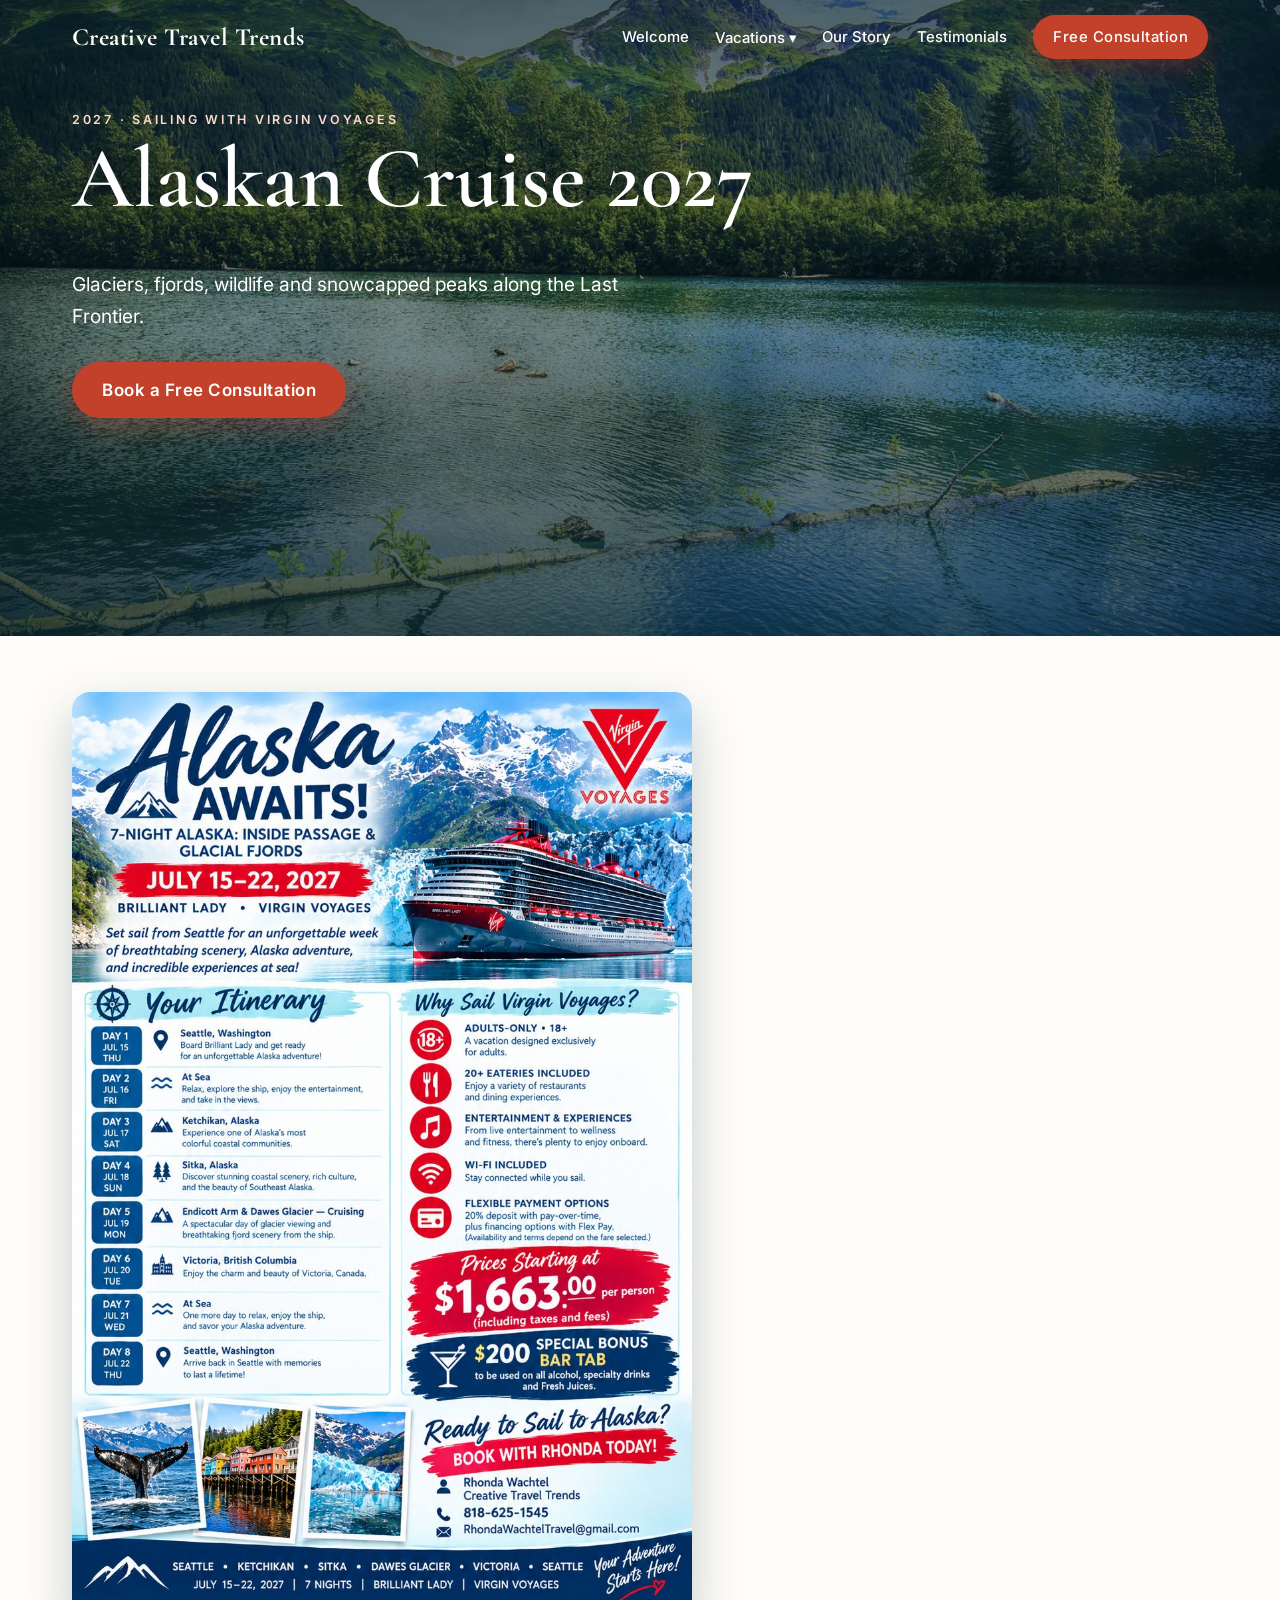
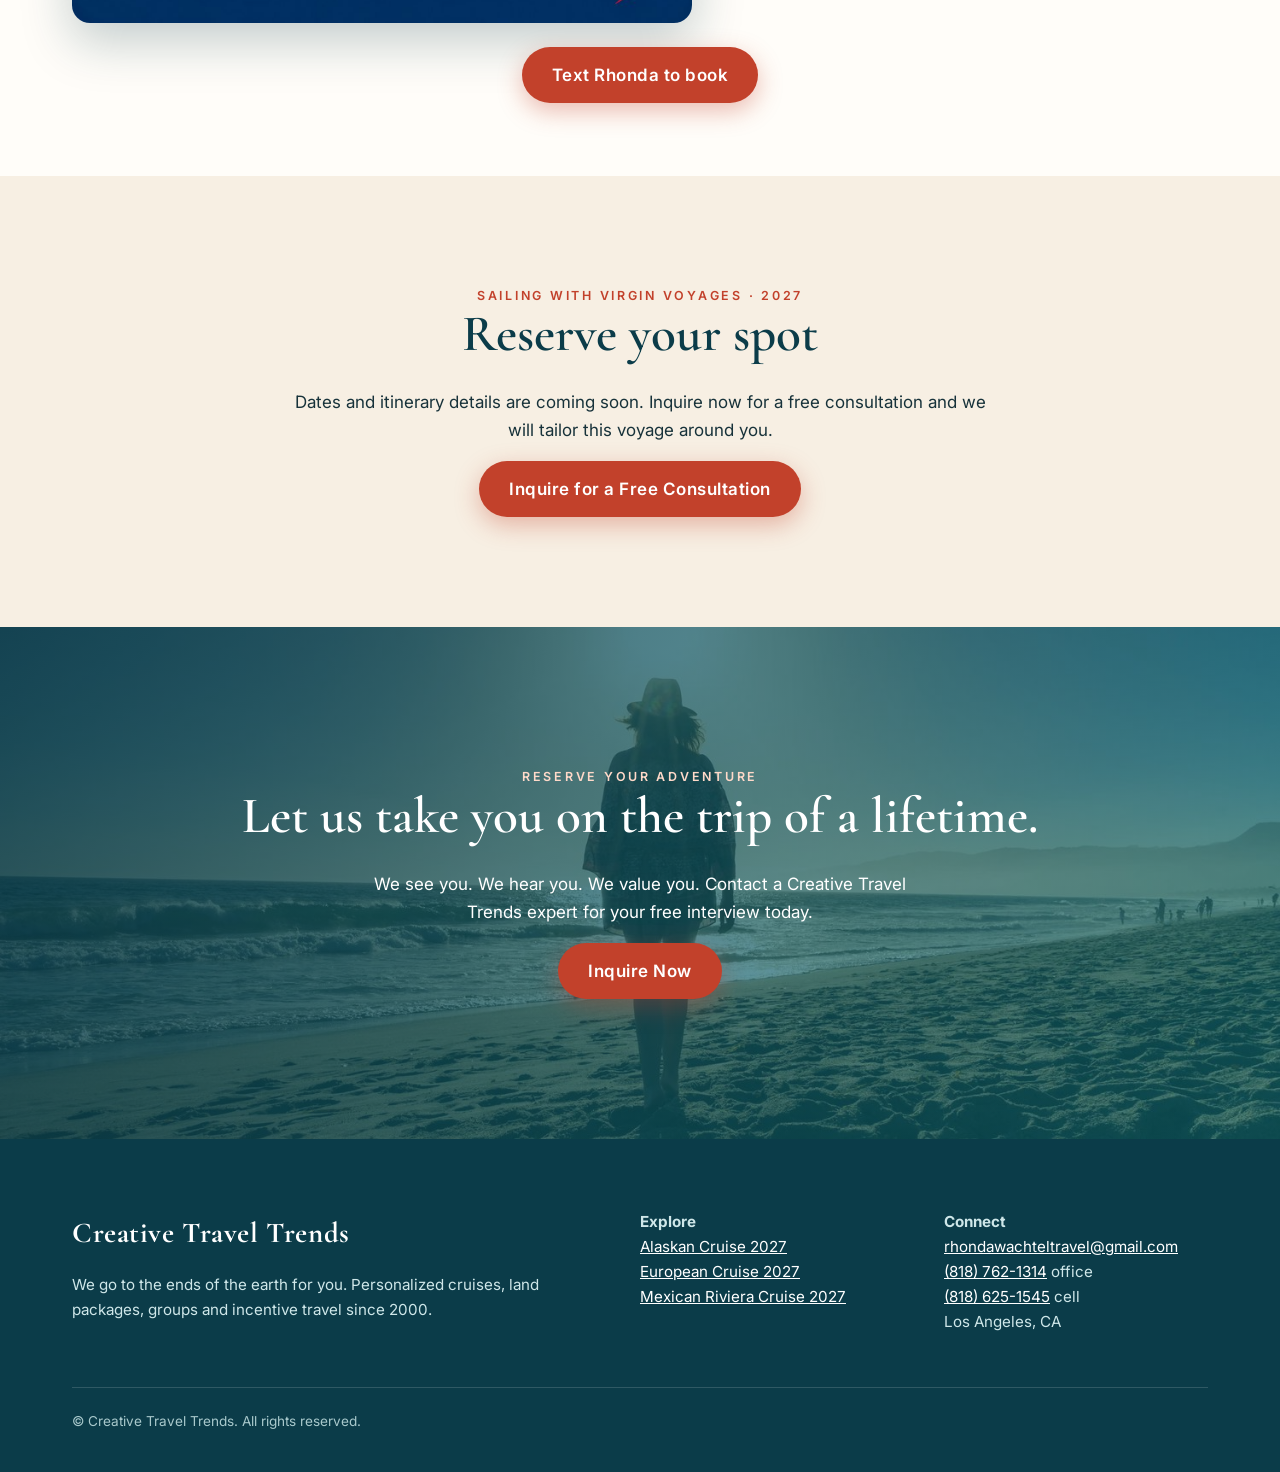
==== alaska-cruise.html @ 1752d444 "Add flyers to individual cruise pages" ====
<!doctype html><html lang="en"><head><meta charset="utf-8"><meta name="viewport" content="width=device-width,initial-scale=1"><title>Alaskan Cruise 2027 | Creative Travel Trends</title>
<meta name="description" content="Creative Travel Trends: personalized cruises, land packages, groups and incentive travel since 2000."><link rel="preconnect" href="https://fonts.googleapis.com"><link rel="preconnect" href="https://fonts.gstatic.com" crossorigin><link href="https://fonts.googleapis.com/css2?family=Cormorant+Garamond:wght@500;600;700&family=Inter:wght@400;500;600;800&display=swap" rel="stylesheet"><link rel="stylesheet" href="style.css?v=4"></head><body>
<header class="nav"><div class="wrap"><a class="brand" href="index.html">Creative Travel Trends</a>
<button class="burger" aria-label="Menu" aria-expanded="false">&#9776;</button><nav class="links" aria-label="Main">
<a href="index.html">Welcome</a><div class="drop"><a href="index.html#packages">Vacations &#9662;</a><div>
<a href="featured-cruises.html">2027 Featured Cruises</a><a href="alaska-cruise.html">Alaskan Cruise</a><a href="european-cruise.html">European Cruise</a><a href="mexican-riviera.html">Mexican Riviera Cruise</a></div></div>
<a href="our-story.html">Our Story</a><a href="testimonials.html">Testimonials</a><a class="btn" href="connect.html">Free Consultation</a></nav></div></header><main><section class="hero short" style="background-image:url(img/alaska-lake.jpg)"><div class="wrap reveal"><div class="eyebrow">2027 &middot; Sailing with Virgin Voyages</div><h1>Alaskan Cruise 2027</h1><p class=lead>Glaciers, fjords, wildlife and snowcapped peaks along the Last Frontier.</p><div class="cta-row"><a class="btn" href="connect.html">Book a Free Consultation</a></div></div></section><section class="flyer-solo"><div class="wrap"><a href="img/flyer-alaska.jpg" target="_blank" rel="noopener"><img src="img/flyer-alaska.jpg" alt="Alaska cruise 2027 flyer"></a><p><a class="btn" href="sms:8186251545">Text Rhonda to book</a></p></div></section><section class="sand"><div class="wrap center reveal" style="max-width:760px"><div class="eyebrow">Sailing with Virgin Voyages &middot; 2027</div><h2>Reserve your spot</h2><p>Dates and itinerary details are coming soon. Inquire now for a free consultation and we will tailor this voyage around you.</p><a class="btn" href="connect.html">Inquire for a Free Consultation</a></div></section><section class="band" style="background-image:url(img/beach-walk.jpg)"><div class="wrap center reveal"><div class="eyebrow" style="color:#ffd9c9">Reserve your adventure</div><h2>Let us take you on the trip of a lifetime.</h2><p style="max-width:560px">We see you. We hear you. We value you. Contact a Creative Travel Trends expert for your free interview today.</p><a class="btn" href="connect.html">Inquire Now</a></div></section></main><footer><div class="wrap"><div class="fgrid"><div><div class="brand">Creative Travel Trends</div><p>We go to the ends of the earth for you. Personalized cruises, land packages, groups and incentive travel since 2000.</p></div>
<div><b>Explore</b><br><a href="alaska-cruise.html">Alaskan Cruise 2027</a><br><a href="european-cruise.html">European Cruise 2027</a><br><a href="mexican-riviera.html">Mexican Riviera Cruise 2027</a></div>
<div><b>Connect</b><br><a href="mailto:rhondawachteltravel@gmail.com">rhondawachteltravel@gmail.com</a><br><a href="tel:+18187621314">(818) 762-1314</a> office<br><a href="tel:+18186251545">(818) 625-1545</a> cell<br>Los Angeles, CA</div></div>
<div class="fine">&copy; Creative Travel Trends. All rights reserved.</div></div></footer><script src="main.js"></script></body></html>
---- style.css ----
:root{--ocean:#0e7c86;--deep:#0b3c49;--sand:#f7efe3;--coral:#e8664f;--coral-d:#c2412b;--ink:#17323a;--muted:#4a636a;--glass:rgba(255,255,255,.72)}
*{box-sizing:border-box}html{scroll-behavior:smooth}
body{margin:0;font-family:"Inter",system-ui,sans-serif;color:var(--ink);background:#fffdf9;line-height:1.65;font-size:17px}
img{max-width:100%;display:block}
h1,h2,h3{font-family:"Cormorant Garamond",Georgia,serif;font-weight:600;line-height:1.1;margin:0 0 .5em;color:var(--deep)}
h1{font-size:clamp(2.6rem,7vw,5.4rem)}h2{font-size:clamp(2rem,4.5vw,3.2rem)}h3{font-size:1.7rem}
a{color:var(--ocean)}
.eyebrow{font-size:.78rem;letter-spacing:.22em;text-transform:uppercase;font-weight:600;color:var(--coral-d)}
.wrap{max-width:1180px;margin:0 auto;padding:0 22px}
header.nav{position:fixed;inset:0 0 auto;z-index:50;transition:.35s}
header.nav .wrap{display:flex;align-items:center;justify-content:space-between;height:74px}
header.nav.solid{background:rgba(255,253,249,.88);backdrop-filter:blur(14px);box-shadow:0 2px 20px rgba(11,60,73,.08)}
.brand{font-family:"Cormorant Garamond",serif;font-size:1.55rem;font-weight:700;color:#fff;text-decoration:none;letter-spacing:.02em}
.solid .brand,.solid .links a{color:var(--deep)}
.links{display:flex;gap:26px;align-items:center}
.links a{color:#fff;text-decoration:none;font-size:.93rem;font-weight:500}
.links a:hover{color:var(--coral)}
.drop{position:relative}.drop>div{position:absolute;top:100%;left:-16px;background:#fff;border-radius:14px;padding:10px;min-width:200px;box-shadow:0 14px 40px rgba(0,0,0,.14);display:none}
.drop:hover>div,.drop:focus-within>div{display:block}.drop>div a{display:block;color:var(--deep)!important;padding:7px 12px;border-radius:8px}.drop>div a:hover{background:var(--sand)}
.btn{display:inline-block;background:var(--coral-d);color:#fff!important;padding:14px 30px;border-radius:999px;text-decoration:none;font-weight:600;letter-spacing:.03em;transition:transform .25s,box-shadow .25s;box-shadow:0 8px 24px rgba(194,65,43,.35)}
.btn:hover{transform:translateY(-2px);box-shadow:0 12px 30px rgba(194,65,43,.45)}
.btn.ghost{background:rgba(255,255,255,.15);border:1.5px solid #fff;box-shadow:none;backdrop-filter:blur(6px)}
.links .btn{padding:10px 20px}
.burger{display:none;background:none;border:0;color:#fff;font-size:1.8rem;cursor:pointer}.solid .burger{color:var(--deep)}
.hero{position:relative;min-height:100vh;display:flex;align-items:flex-end;color:#fff;background:var(--deep) center/cover}
.hero.short{min-height:68vh}
.hero::after{content:"";position:absolute;inset:0;background:linear-gradient(180deg,rgba(6,40,50,.62) 0%,rgba(6,40,50,.38) 45%,rgba(6,40,50,.75) 100%)}
.hero .wrap{position:relative;z-index:2;padding-bottom:12vh;width:100%}
.hero h1{color:#fff;max-width:900px;text-shadow:0 2px 30px rgba(0,0,0,.3)}
.hero .eyebrow{color:#ffd9c9}.hero p.lead{font-size:1.2rem;max-width:560px;margin:0 0 30px}
.cta-row{display:flex;gap:14px;flex-wrap:wrap}
section{padding:110px 0}.sand{background:var(--sand)}
.center{text-align:center}.center p{margin-left:auto;margin-right:auto}
.grid{display:grid;gap:28px;grid-template-columns:repeat(auto-fit,minmax(300px,1fr))}
.card{background:#fff;border-radius:22px;overflow:hidden;box-shadow:0 10px 40px rgba(11,60,73,.09);transition:transform .35s,box-shadow .35s;display:flex;flex-direction:column}
.card:hover{transform:translateY(-6px);box-shadow:0 20px 50px rgba(11,60,73,.16)}
.card img{aspect-ratio:4/3;object-fit:cover;width:100%}
.card .body{padding:26px 26px 30px;flex:1;display:flex;flex-direction:column}
.card .body p{color:var(--muted);margin:0 0 18px}.card .body a.more{margin-top:auto;font-weight:600;color:var(--coral-d);text-decoration:none}
.meta{font-size:.85rem;color:var(--ocean);font-weight:600;letter-spacing:.06em;text-transform:uppercase;margin-bottom:6px}
.band{position:relative;color:#fff;background:center/cover;padding:140px 0}
.band::before{content:"";position:absolute;inset:0;background:linear-gradient(120deg,rgba(11,60,73,.85),rgba(14,124,134,.55))}
.band .wrap{position:relative}.band h2{color:#fff}
.glass{background:var(--glass);backdrop-filter:blur(16px);border:1px solid rgba(255,255,255,.6);border-radius:24px;padding:44px;box-shadow:0 20px 60px rgba(11,60,73,.12)}
.split{display:grid;grid-template-columns:1.05fr 1fr;gap:64px;align-items:center}
.split img{border-radius:24px;box-shadow:0 20px 60px rgba(11,60,73,.18)}
.pills{display:flex;flex-wrap:wrap;gap:10px;padding:0;list-style:none}
.pills li{background:#e3f4f4;color:var(--deep);padding:8px 16px;border-radius:999px;font-weight:500;font-size:.95rem}
blockquote{margin:0;font-family:"Cormorant Garamond",serif;font-size:1.32rem;line-height:1.5;color:var(--ink)}
blockquote cite{display:block;margin-top:18px;font-family:Inter,sans-serif;font-style:normal;font-size:.85rem;letter-spacing:.14em;text-transform:uppercase;color:var(--coral-d);font-weight:600}
.contact-list{list-style:none;padding:0;margin:0}.contact-list li{padding:16px 0;border-bottom:1px solid rgba(11,60,73,.12)}
.contact-list b{display:block;font-size:.78rem;letter-spacing:.18em;text-transform:uppercase;color:var(--coral-d)}
.contact-list a{font-size:1.2rem;color:var(--deep);text-decoration:none;font-weight:500;word-break:break-word}
footer{background:var(--deep);color:#cfe7e9;padding:70px 0 40px;font-size:.95rem}
footer a{color:#fff}footer .brand{font-size:1.8rem}
.fgrid{display:grid;grid-template-columns:2fr 1fr 1fr;gap:40px}
.fine{margin-top:50px;border-top:1px solid rgba(255,255,255,.15);padding-top:22px;font-size:.85rem;color:#a9c9cc}
.reveal{opacity:0;transform:translateY(28px);transition:opacity .9s ease,transform .9s ease}.reveal.in{opacity:1;transform:none}
@media (prefers-reduced-motion:reduce){.reveal{opacity:1;transform:none;transition:none}*{scroll-behavior:auto}}
@media (max-width:880px){
 .burger{display:block}.links{position:fixed;inset:74px 0 auto;background:#fffdf9;flex-direction:column;align-items:flex-start;padding:24px;gap:16px;display:none;box-shadow:0 20px 40px rgba(0,0,0,.12)}
 .links.open{display:flex}.links a{color:var(--deep)}.drop>div{position:static;display:block;box-shadow:none;padding:4px 0 0 10px}
 header.nav.menu{background:#fffdf9}header.nav.menu .brand,header.nav.menu .burger{color:var(--deep)}
 .split,.fgrid{grid-template-columns:1fr;gap:36px}section{padding:76px 0}.band{background-attachment:scroll;padding:96px 0}.glass{padding:28px}
}

.cruises{display:grid;gap:40px}
.cruise{display:grid;grid-template-columns:minmax(0,380px) 1fr;gap:44px;background:#fff;border-radius:24px;padding:28px;box-shadow:0 10px 40px rgba(11,60,73,.09);align-items:center}
.flyer{position:relative;display:block;border-radius:16px;overflow:hidden;cursor:zoom-in}
.flyer img{width:100%;height:auto}
.flyer span{position:absolute;bottom:10px;right:10px;background:rgba(11,60,73,.8);color:#fff;font-size:.78rem;padding:5px 12px;border-radius:999px}
.cruise .route{color:var(--muted);margin:0 0 12px}.cruise .price{font-size:1.25rem;font-weight:600;color:var(--deep);margin:0 0 16px}
.cactions{display:flex;flex-wrap:wrap;gap:12px;margin-top:22px}
.btn.ghost2{background:#fff;color:var(--coral-d)!important;border:1.5px solid var(--coral-d);box-shadow:none}
.note{margin-top:34px;color:var(--muted);font-size:.9rem}
#zoom{border:0;padding:0;background:transparent;max-width:96vw;max-height:96vh}#zoom::backdrop{background:rgba(6,30,38,.85)}
#zoom img{max-width:96vw;max-height:92vh;width:auto;border-radius:12px}
#zoom button{position:absolute;top:6px;right:10px;background:rgba(0,0,0,.6);color:#fff;border:0;font-size:1.8rem;border-radius:50%;width:44px;height:44px;cursor:pointer}
@media (max-width:880px){.cruise{grid-template-columns:1fr;gap:22px;padding:18px}.cactions{gap:8px}.cactions .btn{flex:1 1 auto;text-align:center;padding:12px 14px;white-space:nowrap;font-size:.92rem}}

/* Bigger cruise titles */
.cruise .cbody h3{font-family:Inter,sans-serif!important;font-size:clamp(2.3rem,4.2vw,3.4rem)!important;line-height:1.02;font-weight:800!important;text-transform:uppercase;letter-spacing:.01em;color:var(--coral-d)!important;margin:.15em 0 .35em}
.cruise .cbody .meta{font-size:1.05rem;font-weight:600}
@media (max-width:640px){.cruise .cbody h3{font-size:2.2rem!important}}

.flyer-solo{padding:56px 0;text-align:center}.flyer-solo img{width:100%;max-width:620px;border-radius:18px;box-shadow:0 18px 50px rgba(11,60,73,.25)}.flyer-solo p{margin-top:24px}
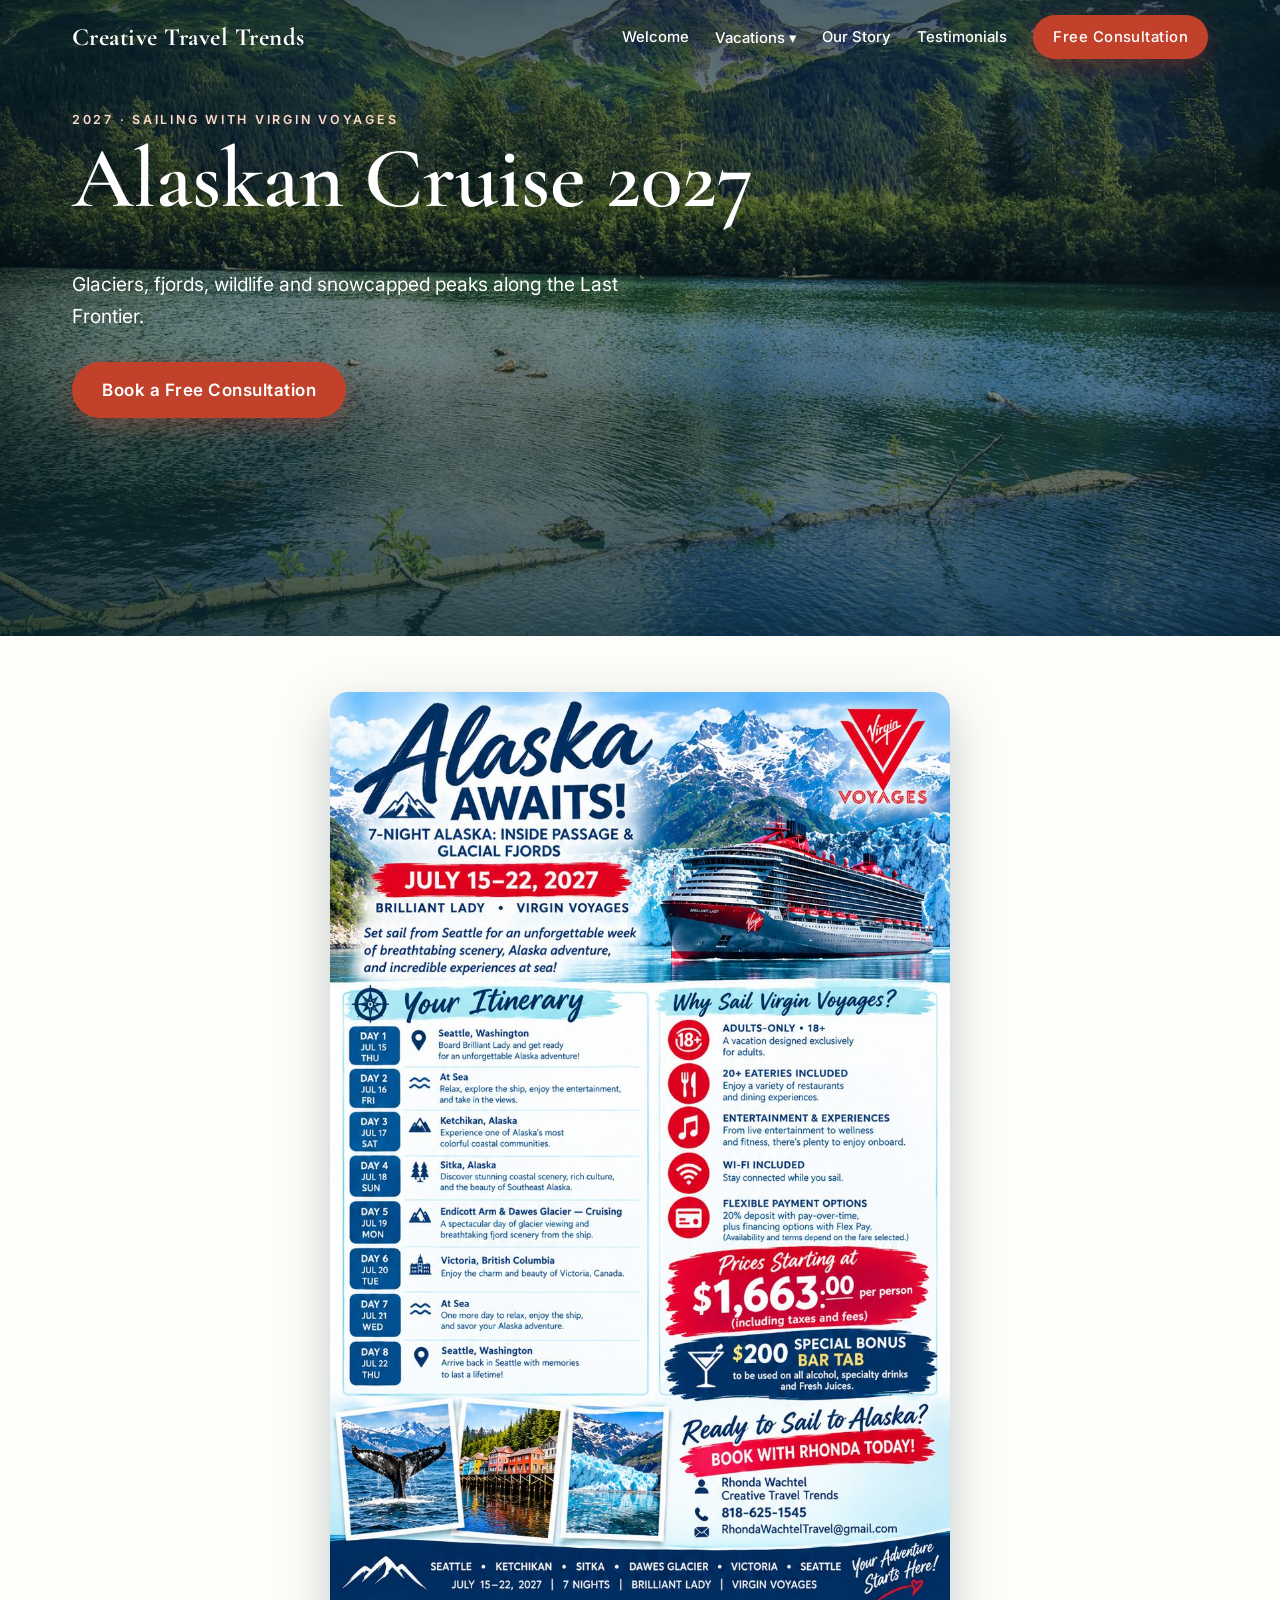
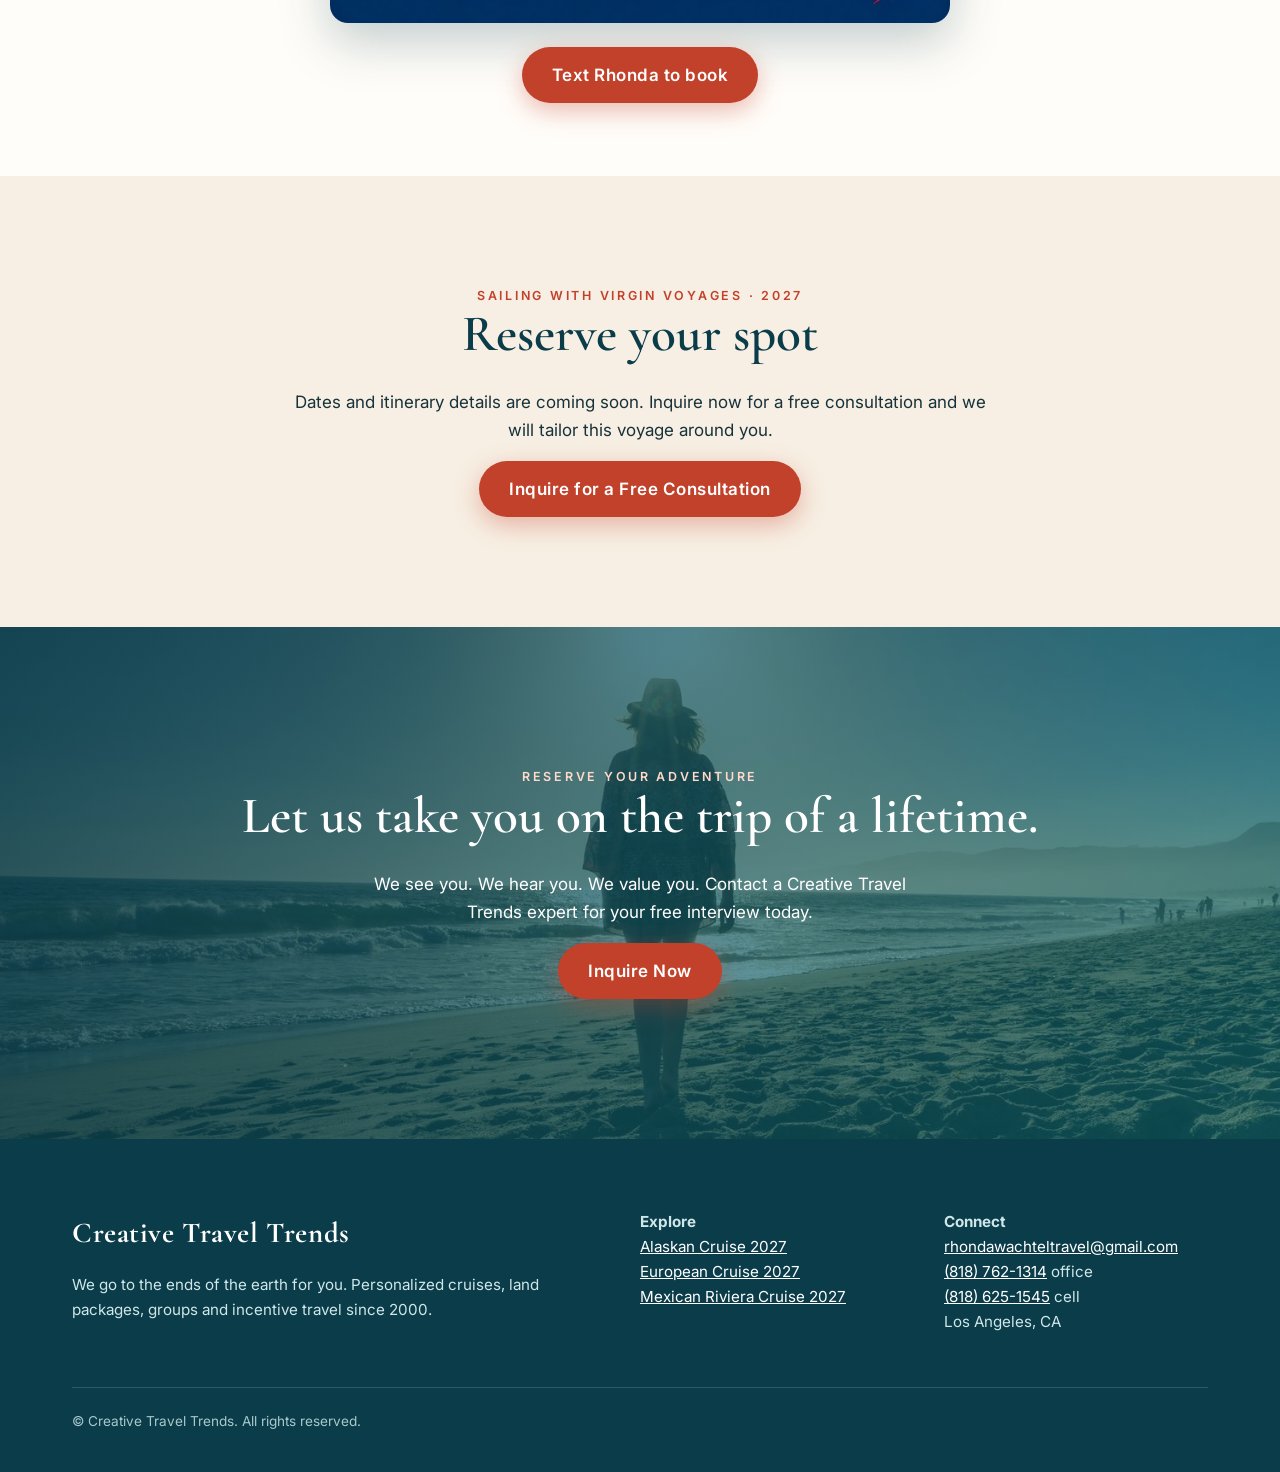
==== commit 6cbaa182: "Center flyers" ====
--- a/alaska-cruise.html
+++ b/alaska-cruise.html
@@ -1,5 +1,5 @@
 <!doctype html><html lang="en"><head><meta charset="utf-8"><meta name="viewport" content="width=device-width,initial-scale=1"><title>Alaskan Cruise 2027 | Creative Travel Trends</title>
-<meta name="description" content="Creative Travel Trends: personalized cruises, land packages, groups and incentive travel since 2000."><link rel="preconnect" href="https://fonts.googleapis.com"><link rel="preconnect" href="https://fonts.gstatic.com" crossorigin><link href="https://fonts.googleapis.com/css2?family=Cormorant+Garamond:wght@500;600;700&family=Inter:wght@400;500;600;800&display=swap" rel="stylesheet"><link rel="stylesheet" href="style.css?v=4"></head><body>
+<meta name="description" content="Creative Travel Trends: personalized cruises, land packages, groups and incentive travel since 2000."><link rel="preconnect" href="https://fonts.googleapis.com"><link rel="preconnect" href="https://fonts.gstatic.com" crossorigin><link href="https://fonts.googleapis.com/css2?family=Cormorant+Garamond:wght@500;600;700&family=Inter:wght@400;500;600;800&display=swap" rel="stylesheet"><link rel="stylesheet" href="style.css?v=5"></head><body>
 <header class="nav"><div class="wrap"><a class="brand" href="index.html">Creative Travel Trends</a>
 <button class="burger" aria-label="Menu" aria-expanded="false">&#9776;</button><nav class="links" aria-label="Main">
 <a href="index.html">Welcome</a><div class="drop"><a href="index.html#packages">Vacations &#9662;</a><div>
--- a/style.css
+++ b/style.css
@@ -84,3 +84,4 @@
 @media (max-width:640px){.cruise .cbody h3{font-size:2.2rem!important}}
 
 .flyer-solo{padding:56px 0;text-align:center}.flyer-solo img{width:100%;max-width:620px;border-radius:18px;box-shadow:0 18px 50px rgba(11,60,73,.25)}.flyer-solo p{margin-top:24px}
+.flyer-solo .wrap{display:flex;flex-direction:column;align-items:center}.flyer-solo a:first-child{display:block;width:100%;max-width:620px;margin:0 auto}.flyer-solo img{display:block;margin:0 auto}
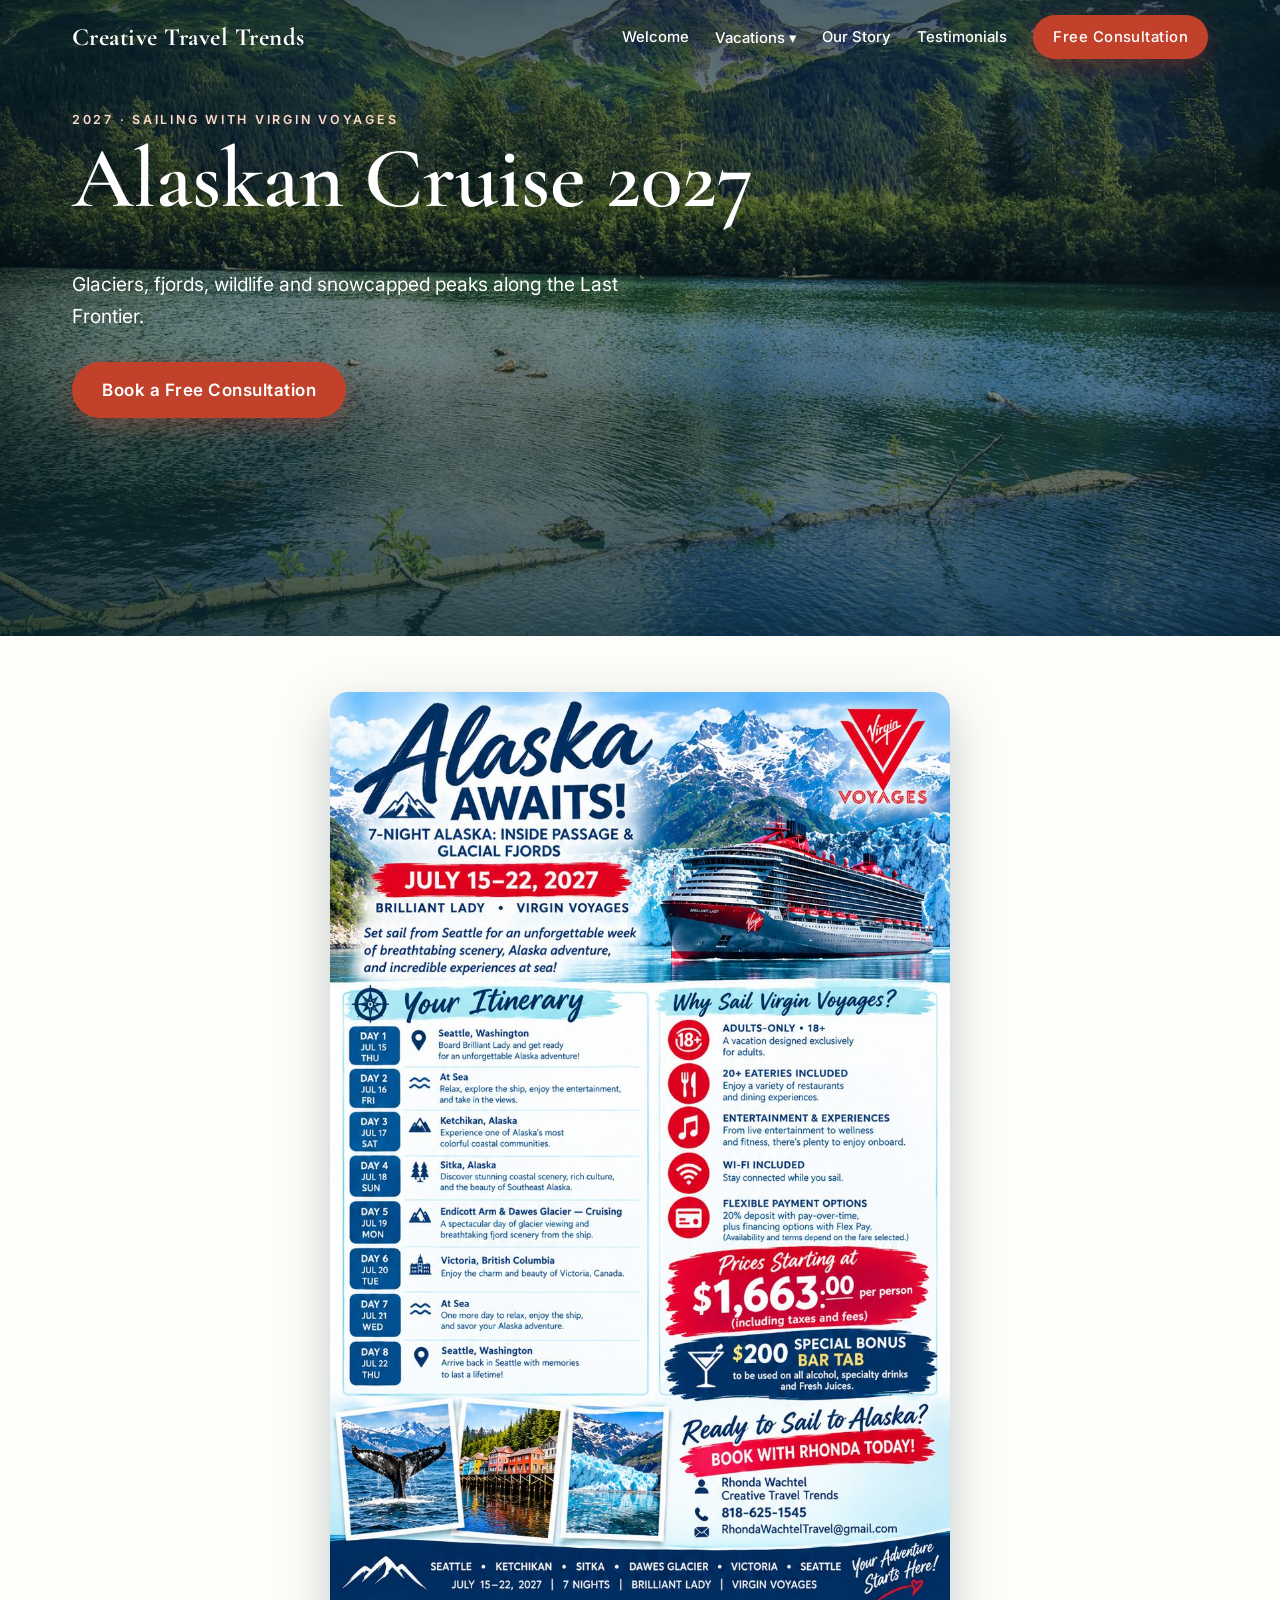
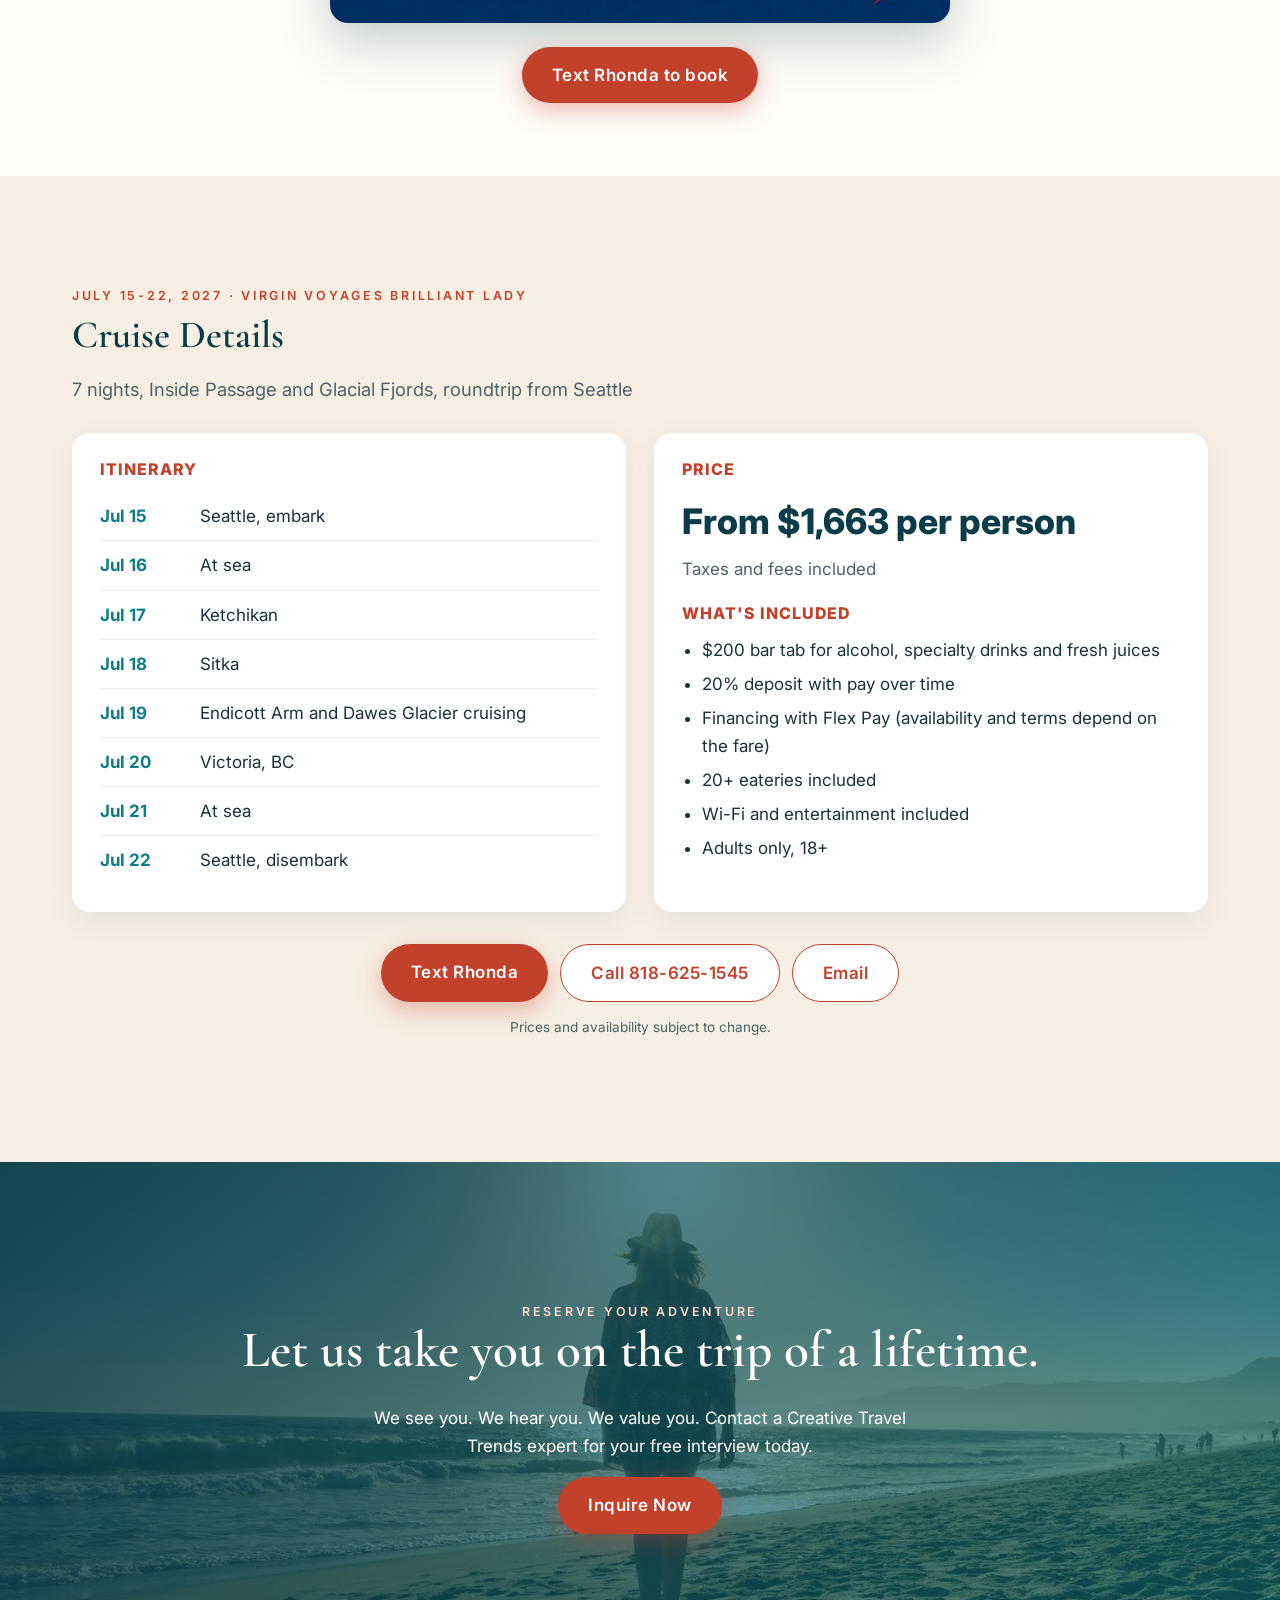
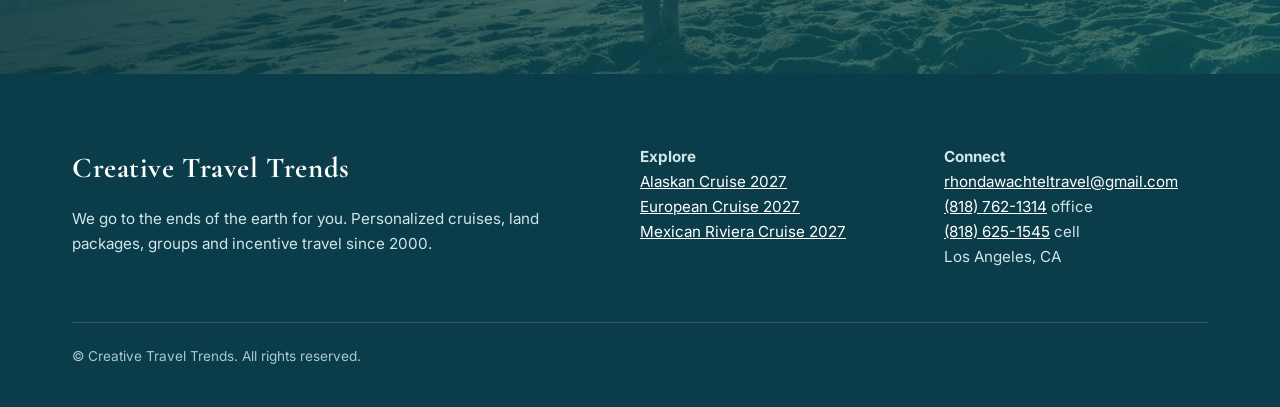
==== commit a1e85cce: "Cruise details on individual pages" ====
--- a/alaska-cruise.html
+++ b/alaska-cruise.html
@@ -1,10 +1,10 @@
 <!doctype html><html lang="en"><head><meta charset="utf-8"><meta name="viewport" content="width=device-width,initial-scale=1"><title>Alaskan Cruise 2027 | Creative Travel Trends</title>
-<meta name="description" content="Creative Travel Trends: personalized cruises, land packages, groups and incentive travel since 2000."><link rel="preconnect" href="https://fonts.googleapis.com"><link rel="preconnect" href="https://fonts.gstatic.com" crossorigin><link href="https://fonts.googleapis.com/css2?family=Cormorant+Garamond:wght@500;600;700&family=Inter:wght@400;500;600;800&display=swap" rel="stylesheet"><link rel="stylesheet" href="style.css?v=5"></head><body>
+<meta name="description" content="Creative Travel Trends: personalized cruises, land packages, groups and incentive travel since 2000."><link rel="preconnect" href="https://fonts.googleapis.com"><link rel="preconnect" href="https://fonts.gstatic.com" crossorigin><link href="https://fonts.googleapis.com/css2?family=Cormorant+Garamond:wght@500;600;700&family=Inter:wght@400;500;600;800&display=swap" rel="stylesheet"><link rel="stylesheet" href="style.css?v=6"></head><body>
 <header class="nav"><div class="wrap"><a class="brand" href="index.html">Creative Travel Trends</a>
 <button class="burger" aria-label="Menu" aria-expanded="false">&#9776;</button><nav class="links" aria-label="Main">
 <a href="index.html">Welcome</a><div class="drop"><a href="index.html#packages">Vacations &#9662;</a><div>
 <a href="featured-cruises.html">2027 Featured Cruises</a><a href="alaska-cruise.html">Alaskan Cruise</a><a href="european-cruise.html">European Cruise</a><a href="mexican-riviera.html">Mexican Riviera Cruise</a></div></div>
-<a href="our-story.html">Our Story</a><a href="testimonials.html">Testimonials</a><a class="btn" href="connect.html">Free Consultation</a></nav></div></header><main><section class="hero short" style="background-image:url(img/alaska-lake.jpg)"><div class="wrap reveal"><div class="eyebrow">2027 &middot; Sailing with Virgin Voyages</div><h1>Alaskan Cruise 2027</h1><p class=lead>Glaciers, fjords, wildlife and snowcapped peaks along the Last Frontier.</p><div class="cta-row"><a class="btn" href="connect.html">Book a Free Consultation</a></div></div></section><section class="flyer-solo"><div class="wrap"><a href="img/flyer-alaska.jpg" target="_blank" rel="noopener"><img src="img/flyer-alaska.jpg" alt="Alaska cruise 2027 flyer"></a><p><a class="btn" href="sms:8186251545">Text Rhonda to book</a></p></div></section><section class="sand"><div class="wrap center reveal" style="max-width:760px"><div class="eyebrow">Sailing with Virgin Voyages &middot; 2027</div><h2>Reserve your spot</h2><p>Dates and itinerary details are coming soon. Inquire now for a free consultation and we will tailor this voyage around you.</p><a class="btn" href="connect.html">Inquire for a Free Consultation</a></div></section><section class="band" style="background-image:url(img/beach-walk.jpg)"><div class="wrap center reveal"><div class="eyebrow" style="color:#ffd9c9">Reserve your adventure</div><h2>Let us take you on the trip of a lifetime.</h2><p style="max-width:560px">We see you. We hear you. We value you. Contact a Creative Travel Trends expert for your free interview today.</p><a class="btn" href="connect.html">Inquire Now</a></div></section></main><footer><div class="wrap"><div class="fgrid"><div><div class="brand">Creative Travel Trends</div><p>We go to the ends of the earth for you. Personalized cruises, land packages, groups and incentive travel since 2000.</p></div>
+<a href="our-story.html">Our Story</a><a href="testimonials.html">Testimonials</a><a class="btn" href="connect.html">Free Consultation</a></nav></div></header><main><section class="hero short" style="background-image:url(img/alaska-lake.jpg)"><div class="wrap reveal"><div class="eyebrow">2027 &middot; Sailing with Virgin Voyages</div><h1>Alaskan Cruise 2027</h1><p class=lead>Glaciers, fjords, wildlife and snowcapped peaks along the Last Frontier.</p><div class="cta-row"><a class="btn" href="connect.html">Book a Free Consultation</a></div></div></section><section class="flyer-solo"><div class="wrap"><a href="img/flyer-alaska.jpg" target="_blank" rel="noopener"><img src="img/flyer-alaska.jpg" alt="Alaska cruise 2027 flyer"></a><p><a class="btn" href="sms:8186251545">Text Rhonda to book</a></p></div></section><section class="sand cdetails"><div class="wrap reveal"><div class="eyebrow">July 15-22, 2027 &middot; Virgin Voyages Brilliant Lady</div><h2>Cruise Details</h2><p class="lead2">7 nights, Inside Passage and Glacial Fjords, roundtrip from Seattle</p><div class="dgrid"><div class="dbox"><h3>Itinerary</h3><ul class="itin"><li><b>Jul 15</b><span>Seattle, embark</span></li><li><b>Jul 16</b><span>At sea</span></li><li><b>Jul 17</b><span>Ketchikan</span></li><li><b>Jul 18</b><span>Sitka</span></li><li><b>Jul 19</b><span>Endicott Arm and Dawes Glacier cruising</span></li><li><b>Jul 20</b><span>Victoria, BC</span></li><li><b>Jul 21</b><span>At sea</span></li><li><b>Jul 22</b><span>Seattle, disembark</span></li></ul></div><div class="dbox"><h3>Price</h3><div class="bigprice">From $1,663 per person</div><p class="pnote">Taxes and fees included</p><h3>What's included</h3><ul class="perks"><li>$200 bar tab for alcohol, specialty drinks and fresh juices</li><li>20% deposit with pay over time</li><li>Financing with Flex Pay (availability and terms depend on the fare)</li><li>20+ eateries included</li><li>Wi-Fi and entertainment included</li><li>Adults only, 18+</li></ul></div></div><div class="cactions center"><a class="btn" href="sms:8186251545?&body=Hi%20Rhonda%21%20I%27m%20interested%20in%20the%20Alaska%20cruise%20%28July%2015-22%2C%202027%29.%20Can%20you%20send%20me%20details%3F">Text Rhonda</a><a class="btn ghost2" href="tel:8186251545">Call 818-625-1545</a><a class="btn ghost2" href="mailto:RhondaWachtelTravel@gmail.com?subject=Alaska%20Cruise%20July%2015-22%2C%202027">Email</a></div><p class="fine2">Prices and availability subject to change.</p></div></section><section class="band" style="background-image:url(img/beach-walk.jpg)"><div class="wrap center reveal"><div class="eyebrow" style="color:#ffd9c9">Reserve your adventure</div><h2>Let us take you on the trip of a lifetime.</h2><p style="max-width:560px">We see you. We hear you. We value you. Contact a Creative Travel Trends expert for your free interview today.</p><a class="btn" href="connect.html">Inquire Now</a></div></section></main><footer><div class="wrap"><div class="fgrid"><div><div class="brand">Creative Travel Trends</div><p>We go to the ends of the earth for you. Personalized cruises, land packages, groups and incentive travel since 2000.</p></div>
 <div><b>Explore</b><br><a href="alaska-cruise.html">Alaskan Cruise 2027</a><br><a href="european-cruise.html">European Cruise 2027</a><br><a href="mexican-riviera.html">Mexican Riviera Cruise 2027</a></div>
 <div><b>Connect</b><br><a href="mailto:rhondawachteltravel@gmail.com">rhondawachteltravel@gmail.com</a><br><a href="tel:+18187621314">(818) 762-1314</a> office<br><a href="tel:+18186251545">(818) 625-1545</a> cell<br>Los Angeles, CA</div></div>
 <div class="fine">&copy; Creative Travel Trends. All rights reserved.</div></div></footer><script src="main.js"></script></body></html>
--- a/style.css
+++ b/style.css
@@ -85,3 +85,12 @@
 
 .flyer-solo{padding:56px 0;text-align:center}.flyer-solo img{width:100%;max-width:620px;border-radius:18px;box-shadow:0 18px 50px rgba(11,60,73,.25)}.flyer-solo p{margin-top:24px}
 .flyer-solo .wrap{display:flex;flex-direction:column;align-items:center}.flyer-solo a:first-child{display:block;width:100%;max-width:620px;margin:0 auto}.flyer-solo img{display:block;margin:0 auto}
+
+.cdetails h2{font-size:2.4rem;margin:.2em 0}.cdetails .lead2{font-size:1.15rem;color:var(--muted);margin-bottom:28px}
+.dgrid{display:grid;grid-template-columns:1fr 1fr;gap:28px}.dbox{background:#fff;border-radius:18px;padding:28px;box-shadow:0 10px 30px rgba(11,60,73,.08)}
+.dbox h3{font-family:Inter,sans-serif;font-weight:800;text-transform:uppercase;letter-spacing:.06em;font-size:1rem;color:var(--coral-d);margin:0 0 14px}
+.itin{list-style:none;padding:0;margin:0}.itin li{display:flex;gap:16px;padding:10px 0;border-bottom:1px solid #eee}.itin li:last-child{border:0}.itin b{min-width:84px;color:var(--ocean)}
+.bigprice{font-family:Inter,sans-serif;font-weight:800;font-size:2.2rem;color:var(--deep)}.pnote{color:var(--muted);margin:4px 0 22px}
+.perks{padding-left:20px;margin:0}.perks li{margin:6px 0}
+.cdetails .cactions{display:flex;flex-wrap:wrap;gap:12px;justify-content:center;margin-top:32px}.fine2{text-align:center;color:var(--muted);font-size:.85rem;margin-top:14px}
+@media (max-width:760px){.dgrid{grid-template-columns:1fr}.cdetails h2{font-size:2rem}}
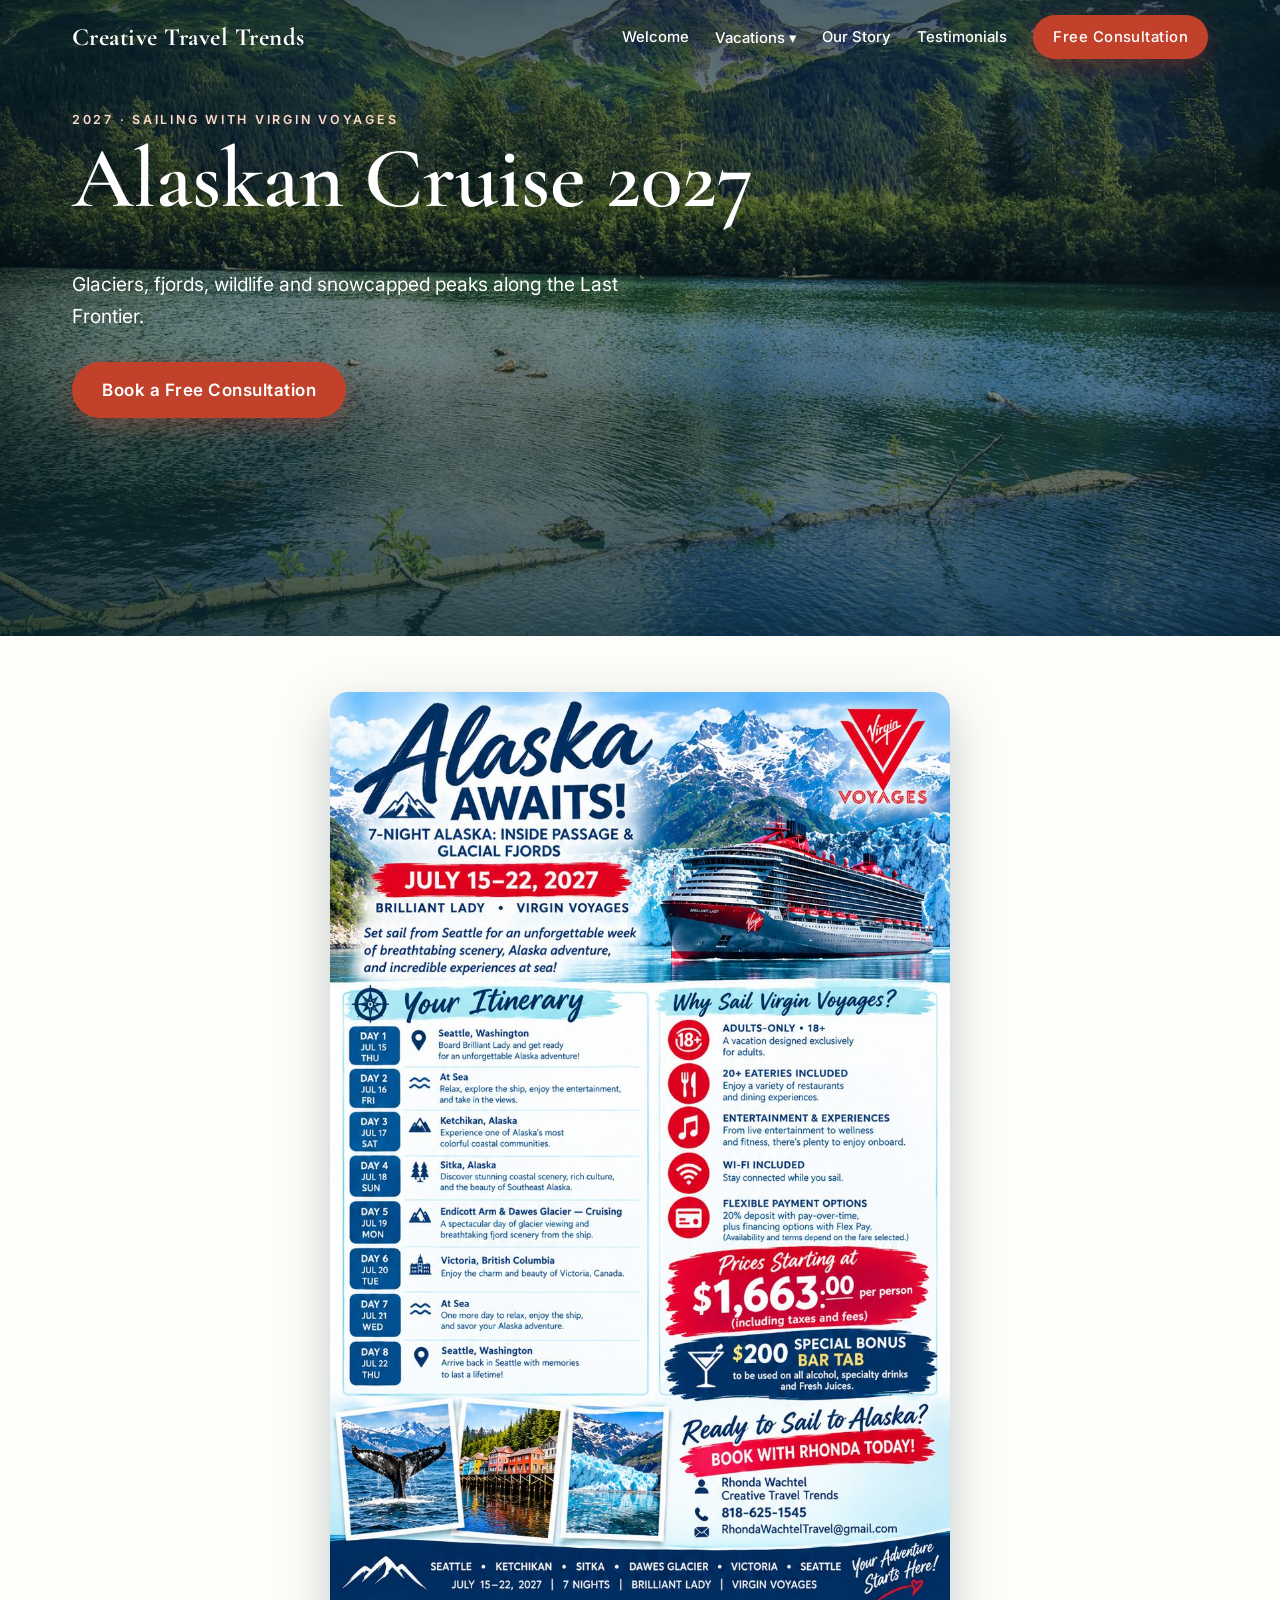
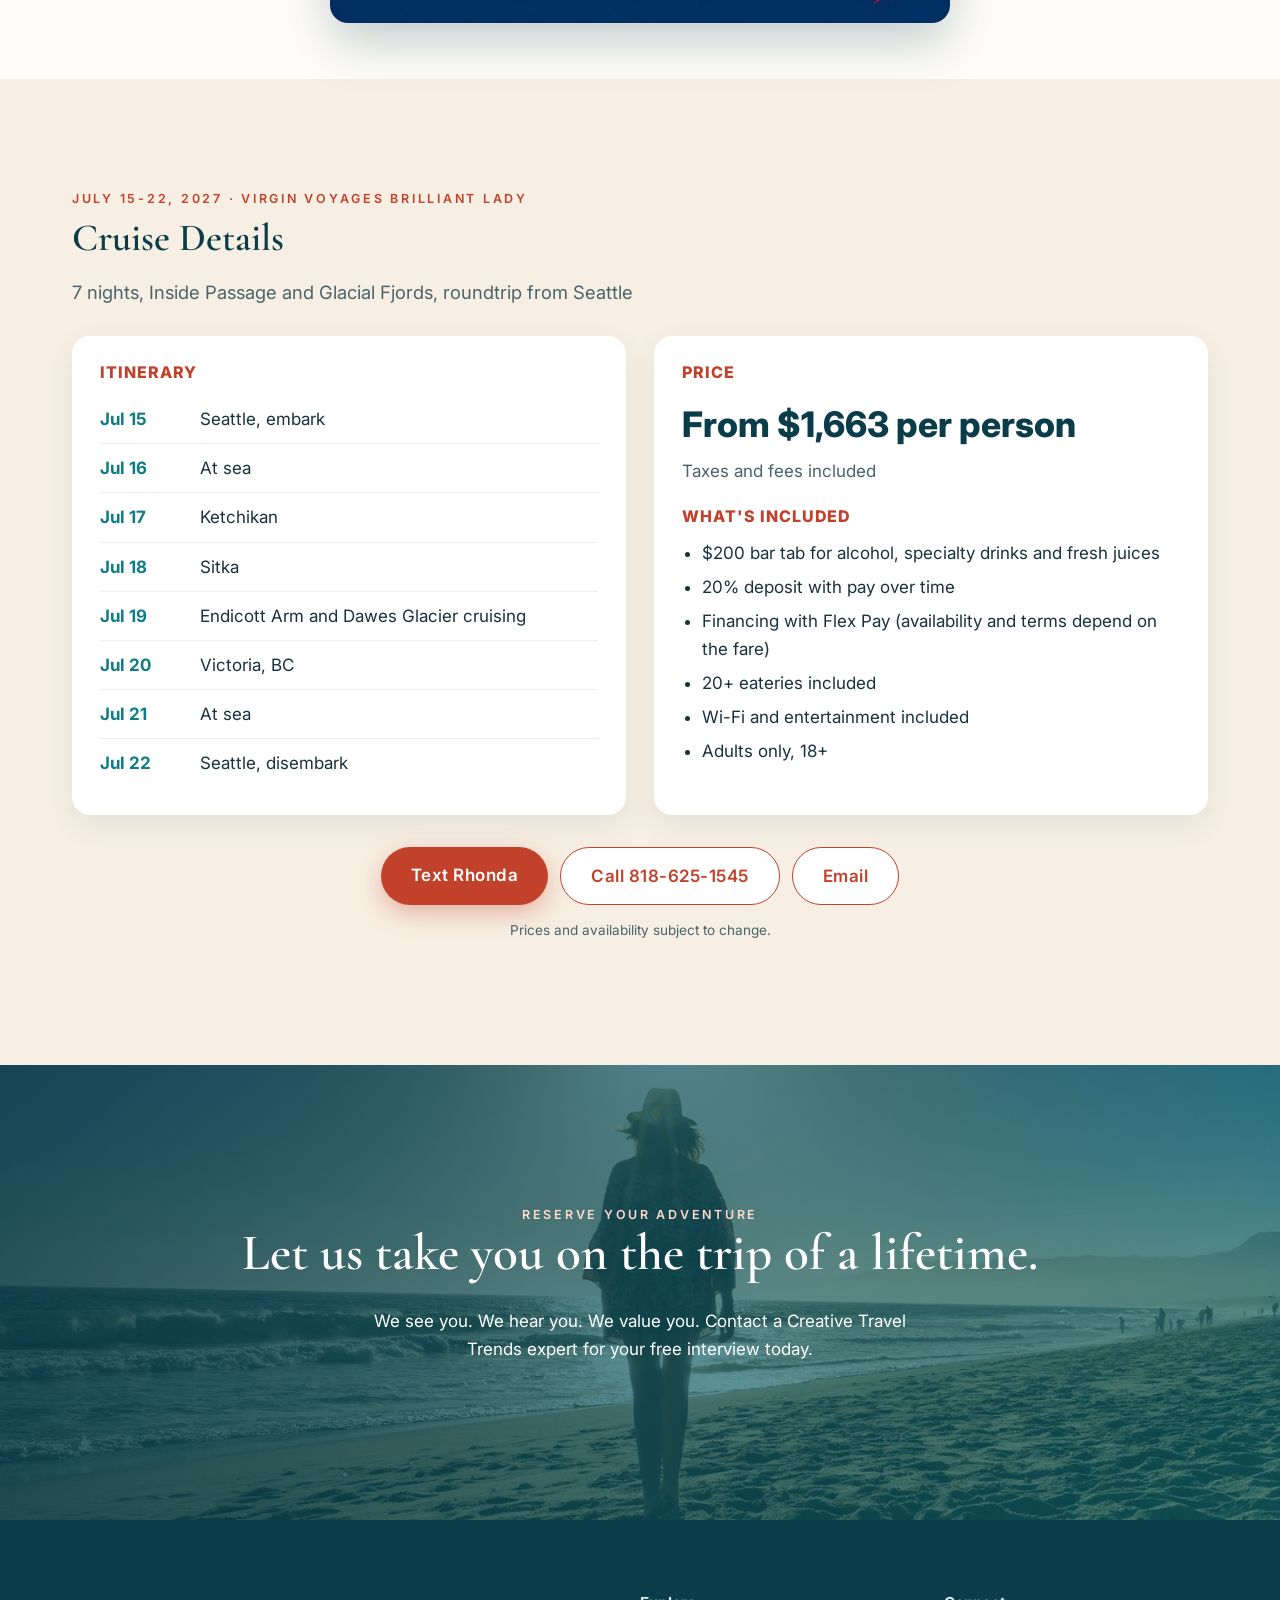
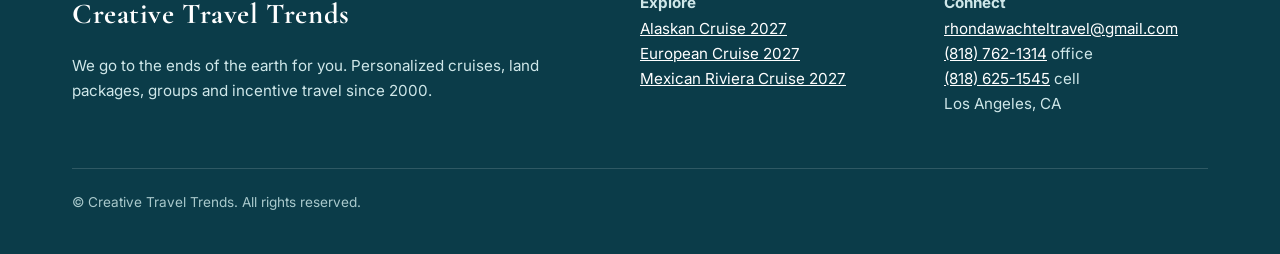
==== commit 50f129ba: "Trim duplicate buttons on cruise pages" ====
--- a/alaska-cruise.html
+++ b/alaska-cruise.html
@@ -4,7 +4,7 @@
 <button class="burger" aria-label="Menu" aria-expanded="false">&#9776;</button><nav class="links" aria-label="Main">
 <a href="index.html">Welcome</a><div class="drop"><a href="index.html#packages">Vacations &#9662;</a><div>
 <a href="featured-cruises.html">2027 Featured Cruises</a><a href="alaska-cruise.html">Alaskan Cruise</a><a href="european-cruise.html">European Cruise</a><a href="mexican-riviera.html">Mexican Riviera Cruise</a></div></div>
-<a href="our-story.html">Our Story</a><a href="testimonials.html">Testimonials</a><a class="btn" href="connect.html">Free Consultation</a></nav></div></header><main><section class="hero short" style="background-image:url(img/alaska-lake.jpg)"><div class="wrap reveal"><div class="eyebrow">2027 &middot; Sailing with Virgin Voyages</div><h1>Alaskan Cruise 2027</h1><p class=lead>Glaciers, fjords, wildlife and snowcapped peaks along the Last Frontier.</p><div class="cta-row"><a class="btn" href="connect.html">Book a Free Consultation</a></div></div></section><section class="flyer-solo"><div class="wrap"><a href="img/flyer-alaska.jpg" target="_blank" rel="noopener"><img src="img/flyer-alaska.jpg" alt="Alaska cruise 2027 flyer"></a><p><a class="btn" href="sms:8186251545">Text Rhonda to book</a></p></div></section><section class="sand cdetails"><div class="wrap reveal"><div class="eyebrow">July 15-22, 2027 &middot; Virgin Voyages Brilliant Lady</div><h2>Cruise Details</h2><p class="lead2">7 nights, Inside Passage and Glacial Fjords, roundtrip from Seattle</p><div class="dgrid"><div class="dbox"><h3>Itinerary</h3><ul class="itin"><li><b>Jul 15</b><span>Seattle, embark</span></li><li><b>Jul 16</b><span>At sea</span></li><li><b>Jul 17</b><span>Ketchikan</span></li><li><b>Jul 18</b><span>Sitka</span></li><li><b>Jul 19</b><span>Endicott Arm and Dawes Glacier cruising</span></li><li><b>Jul 20</b><span>Victoria, BC</span></li><li><b>Jul 21</b><span>At sea</span></li><li><b>Jul 22</b><span>Seattle, disembark</span></li></ul></div><div class="dbox"><h3>Price</h3><div class="bigprice">From $1,663 per person</div><p class="pnote">Taxes and fees included</p><h3>What's included</h3><ul class="perks"><li>$200 bar tab for alcohol, specialty drinks and fresh juices</li><li>20% deposit with pay over time</li><li>Financing with Flex Pay (availability and terms depend on the fare)</li><li>20+ eateries included</li><li>Wi-Fi and entertainment included</li><li>Adults only, 18+</li></ul></div></div><div class="cactions center"><a class="btn" href="sms:8186251545?&body=Hi%20Rhonda%21%20I%27m%20interested%20in%20the%20Alaska%20cruise%20%28July%2015-22%2C%202027%29.%20Can%20you%20send%20me%20details%3F">Text Rhonda</a><a class="btn ghost2" href="tel:8186251545">Call 818-625-1545</a><a class="btn ghost2" href="mailto:RhondaWachtelTravel@gmail.com?subject=Alaska%20Cruise%20July%2015-22%2C%202027">Email</a></div><p class="fine2">Prices and availability subject to change.</p></div></section><section class="band" style="background-image:url(img/beach-walk.jpg)"><div class="wrap center reveal"><div class="eyebrow" style="color:#ffd9c9">Reserve your adventure</div><h2>Let us take you on the trip of a lifetime.</h2><p style="max-width:560px">We see you. We hear you. We value you. Contact a Creative Travel Trends expert for your free interview today.</p><a class="btn" href="connect.html">Inquire Now</a></div></section></main><footer><div class="wrap"><div class="fgrid"><div><div class="brand">Creative Travel Trends</div><p>We go to the ends of the earth for you. Personalized cruises, land packages, groups and incentive travel since 2000.</p></div>
+<a href="our-story.html">Our Story</a><a href="testimonials.html">Testimonials</a><a class="btn" href="connect.html">Free Consultation</a></nav></div></header><main><section class="hero short" style="background-image:url(img/alaska-lake.jpg)"><div class="wrap reveal"><div class="eyebrow">2027 &middot; Sailing with Virgin Voyages</div><h1>Alaskan Cruise 2027</h1><p class=lead>Glaciers, fjords, wildlife and snowcapped peaks along the Last Frontier.</p><div class="cta-row"><a class="btn" href="connect.html">Book a Free Consultation</a></div></div></section><section class="flyer-solo"><div class="wrap"><a href="img/flyer-alaska.jpg" target="_blank" rel="noopener"><img src="img/flyer-alaska.jpg" alt="Alaska cruise 2027 flyer"></a></div></section><section class="sand cdetails"><div class="wrap reveal"><div class="eyebrow">July 15-22, 2027 &middot; Virgin Voyages Brilliant Lady</div><h2>Cruise Details</h2><p class="lead2">7 nights, Inside Passage and Glacial Fjords, roundtrip from Seattle</p><div class="dgrid"><div class="dbox"><h3>Itinerary</h3><ul class="itin"><li><b>Jul 15</b><span>Seattle, embark</span></li><li><b>Jul 16</b><span>At sea</span></li><li><b>Jul 17</b><span>Ketchikan</span></li><li><b>Jul 18</b><span>Sitka</span></li><li><b>Jul 19</b><span>Endicott Arm and Dawes Glacier cruising</span></li><li><b>Jul 20</b><span>Victoria, BC</span></li><li><b>Jul 21</b><span>At sea</span></li><li><b>Jul 22</b><span>Seattle, disembark</span></li></ul></div><div class="dbox"><h3>Price</h3><div class="bigprice">From $1,663 per person</div><p class="pnote">Taxes and fees included</p><h3>What's included</h3><ul class="perks"><li>$200 bar tab for alcohol, specialty drinks and fresh juices</li><li>20% deposit with pay over time</li><li>Financing with Flex Pay (availability and terms depend on the fare)</li><li>20+ eateries included</li><li>Wi-Fi and entertainment included</li><li>Adults only, 18+</li></ul></div></div><div class="cactions center"><a class="btn" href="sms:8186251545?&body=Hi%20Rhonda%21%20I%27m%20interested%20in%20the%20Alaska%20cruise%20%28July%2015-22%2C%202027%29.%20Can%20you%20send%20me%20details%3F">Text Rhonda</a><a class="btn ghost2" href="tel:8186251545">Call 818-625-1545</a><a class="btn ghost2" href="mailto:RhondaWachtelTravel@gmail.com?subject=Alaska%20Cruise%20July%2015-22%2C%202027">Email</a></div><p class="fine2">Prices and availability subject to change.</p></div></section><section class="band" style="background-image:url(img/beach-walk.jpg)"><div class="wrap center reveal"><div class="eyebrow" style="color:#ffd9c9">Reserve your adventure</div><h2>Let us take you on the trip of a lifetime.</h2><p style="max-width:560px">We see you. We hear you. We value you. Contact a Creative Travel Trends expert for your free interview today.</p></div></section></main><footer><div class="wrap"><div class="fgrid"><div><div class="brand">Creative Travel Trends</div><p>We go to the ends of the earth for you. Personalized cruises, land packages, groups and incentive travel since 2000.</p></div>
 <div><b>Explore</b><br><a href="alaska-cruise.html">Alaskan Cruise 2027</a><br><a href="european-cruise.html">European Cruise 2027</a><br><a href="mexican-riviera.html">Mexican Riviera Cruise 2027</a></div>
 <div><b>Connect</b><br><a href="mailto:rhondawachteltravel@gmail.com">rhondawachteltravel@gmail.com</a><br><a href="tel:+18187621314">(818) 762-1314</a> office<br><a href="tel:+18186251545">(818) 625-1545</a> cell<br>Los Angeles, CA</div></div>
 <div class="fine">&copy; Creative Travel Trends. All rights reserved.</div></div></footer><script src="main.js"></script></body></html>
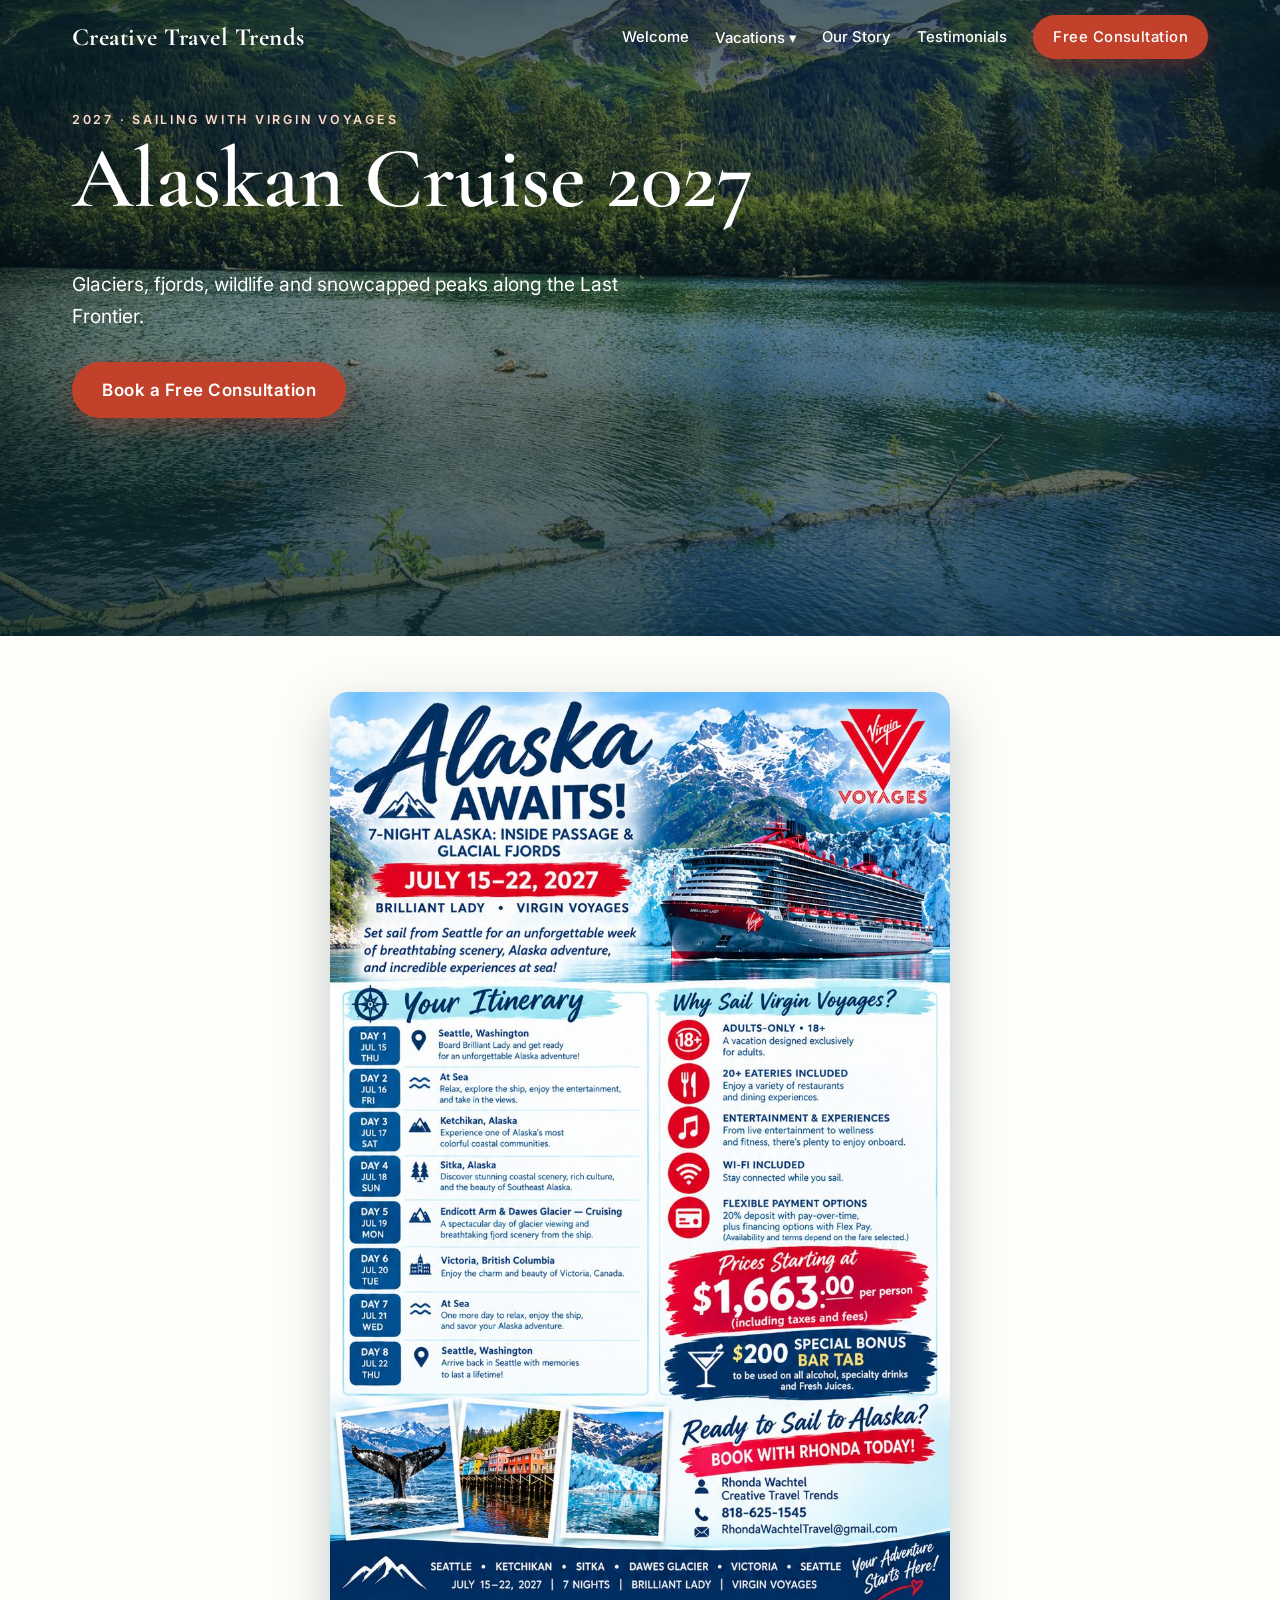
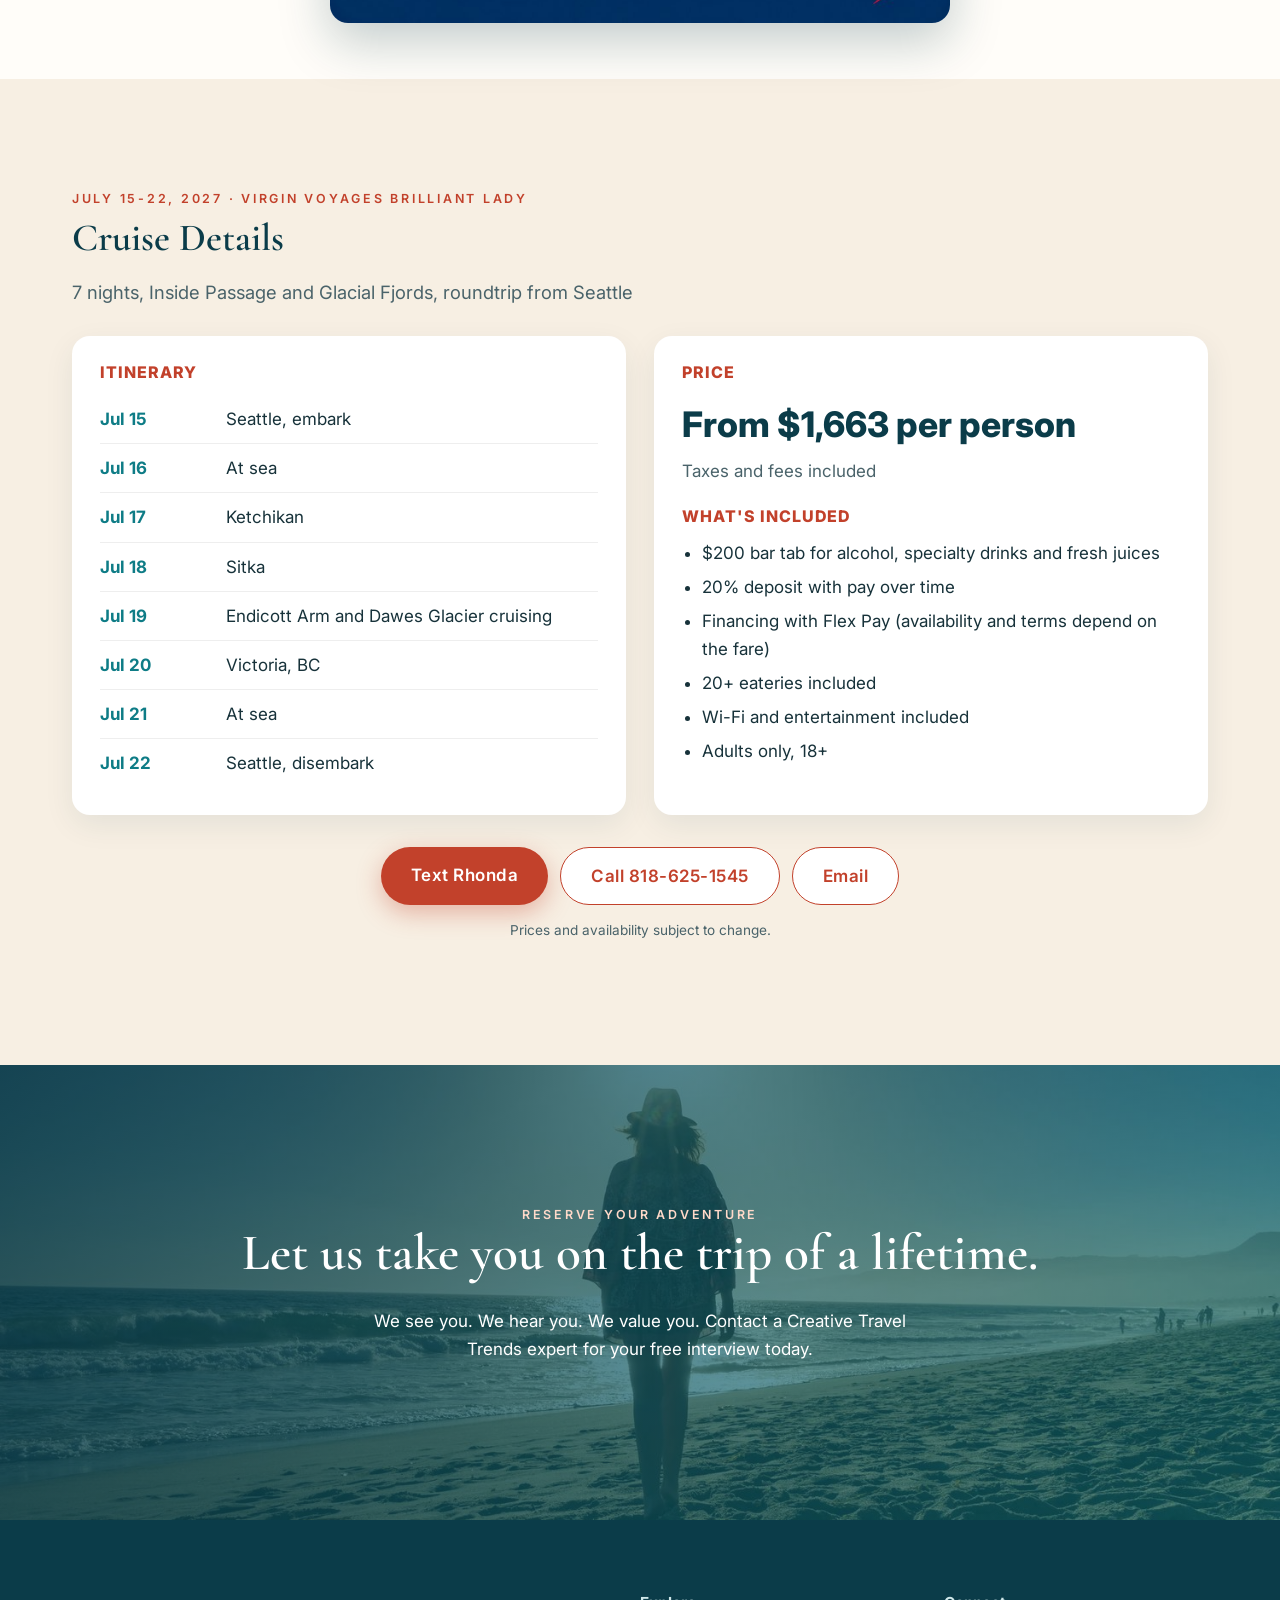
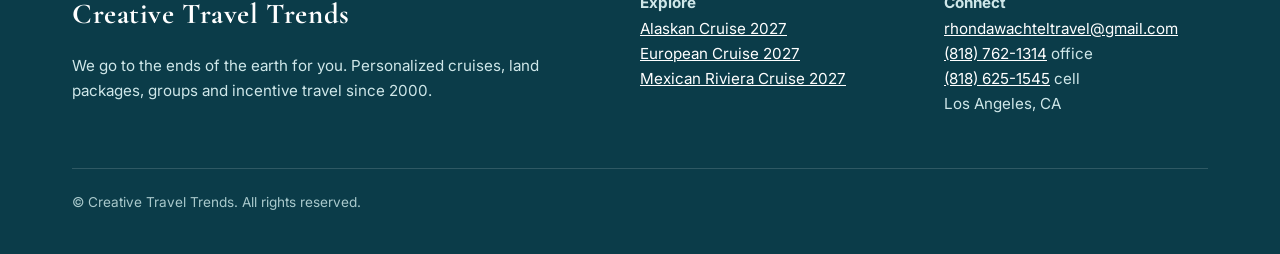
==== commit c03eb655: "Consistent itinerary column spacing" ====
--- a/alaska-cruise.html
+++ b/alaska-cruise.html
@@ -1,5 +1,5 @@
 <!doctype html><html lang="en"><head><meta charset="utf-8"><meta name="viewport" content="width=device-width,initial-scale=1"><title>Alaskan Cruise 2027 | Creative Travel Trends</title>
-<meta name="description" content="Creative Travel Trends: personalized cruises, land packages, groups and incentive travel since 2000."><link rel="preconnect" href="https://fonts.googleapis.com"><link rel="preconnect" href="https://fonts.gstatic.com" crossorigin><link href="https://fonts.googleapis.com/css2?family=Cormorant+Garamond:wght@500;600;700&family=Inter:wght@400;500;600;800&display=swap" rel="stylesheet"><link rel="stylesheet" href="style.css?v=6"></head><body>
+<meta name="description" content="Creative Travel Trends: personalized cruises, land packages, groups and incentive travel since 2000."><link rel="preconnect" href="https://fonts.googleapis.com"><link rel="preconnect" href="https://fonts.gstatic.com" crossorigin><link href="https://fonts.googleapis.com/css2?family=Cormorant+Garamond:wght@500;600;700&family=Inter:wght@400;500;600;800&display=swap" rel="stylesheet"><link rel="stylesheet" href="style.css?v=7"></head><body>
 <header class="nav"><div class="wrap"><a class="brand" href="index.html">Creative Travel Trends</a>
 <button class="burger" aria-label="Menu" aria-expanded="false">&#9776;</button><nav class="links" aria-label="Main">
 <a href="index.html">Welcome</a><div class="drop"><a href="index.html#packages">Vacations &#9662;</a><div>
--- a/style.css
+++ b/style.css
@@ -94,3 +94,4 @@
 .perks{padding-left:20px;margin:0}.perks li{margin:6px 0}
 .cdetails .cactions{display:flex;flex-wrap:wrap;gap:12px;justify-content:center;margin-top:32px}.fine2{text-align:center;color:var(--muted);font-size:.85rem;margin-top:14px}
 @media (max-width:760px){.dgrid{grid-template-columns:1fr}.cdetails h2{font-size:2rem}}
+.itin li{display:grid!important;grid-template-columns:110px 1fr;gap:16px;align-items:baseline}.itin b{min-width:0!important}
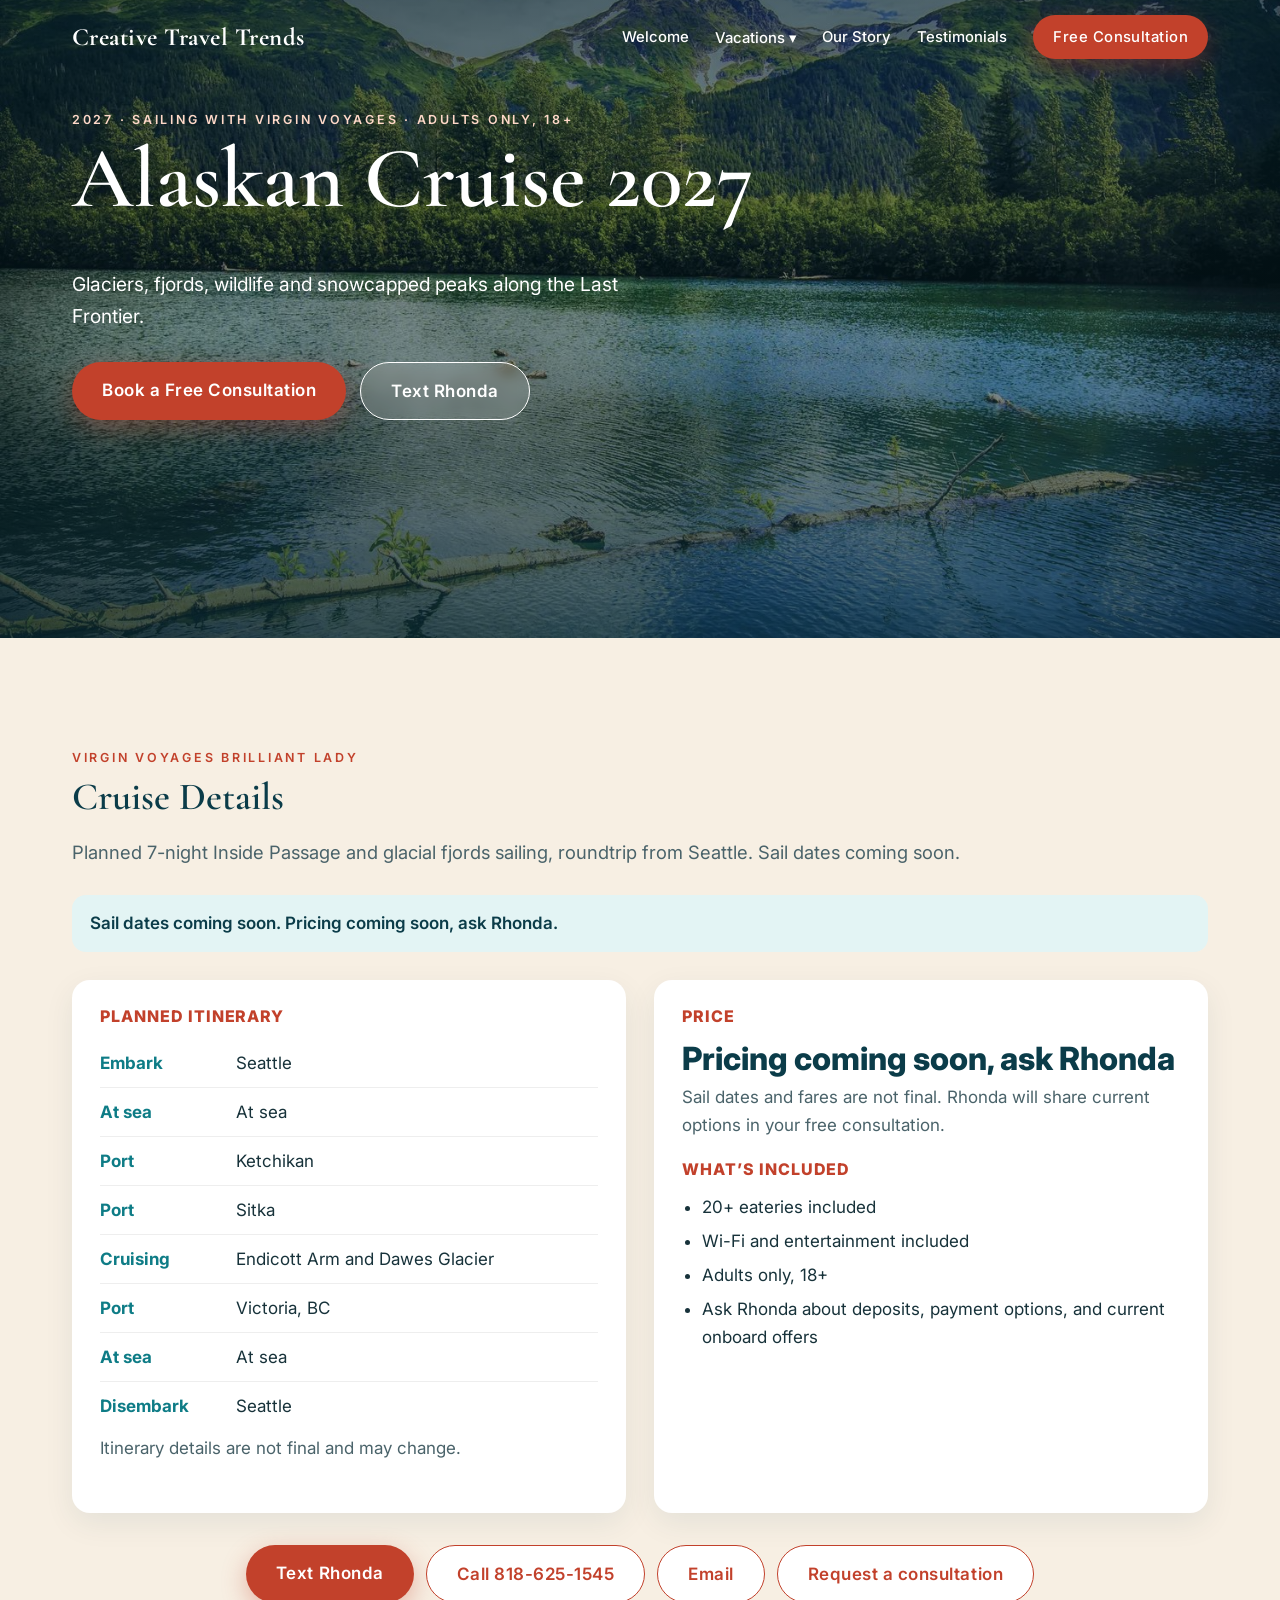
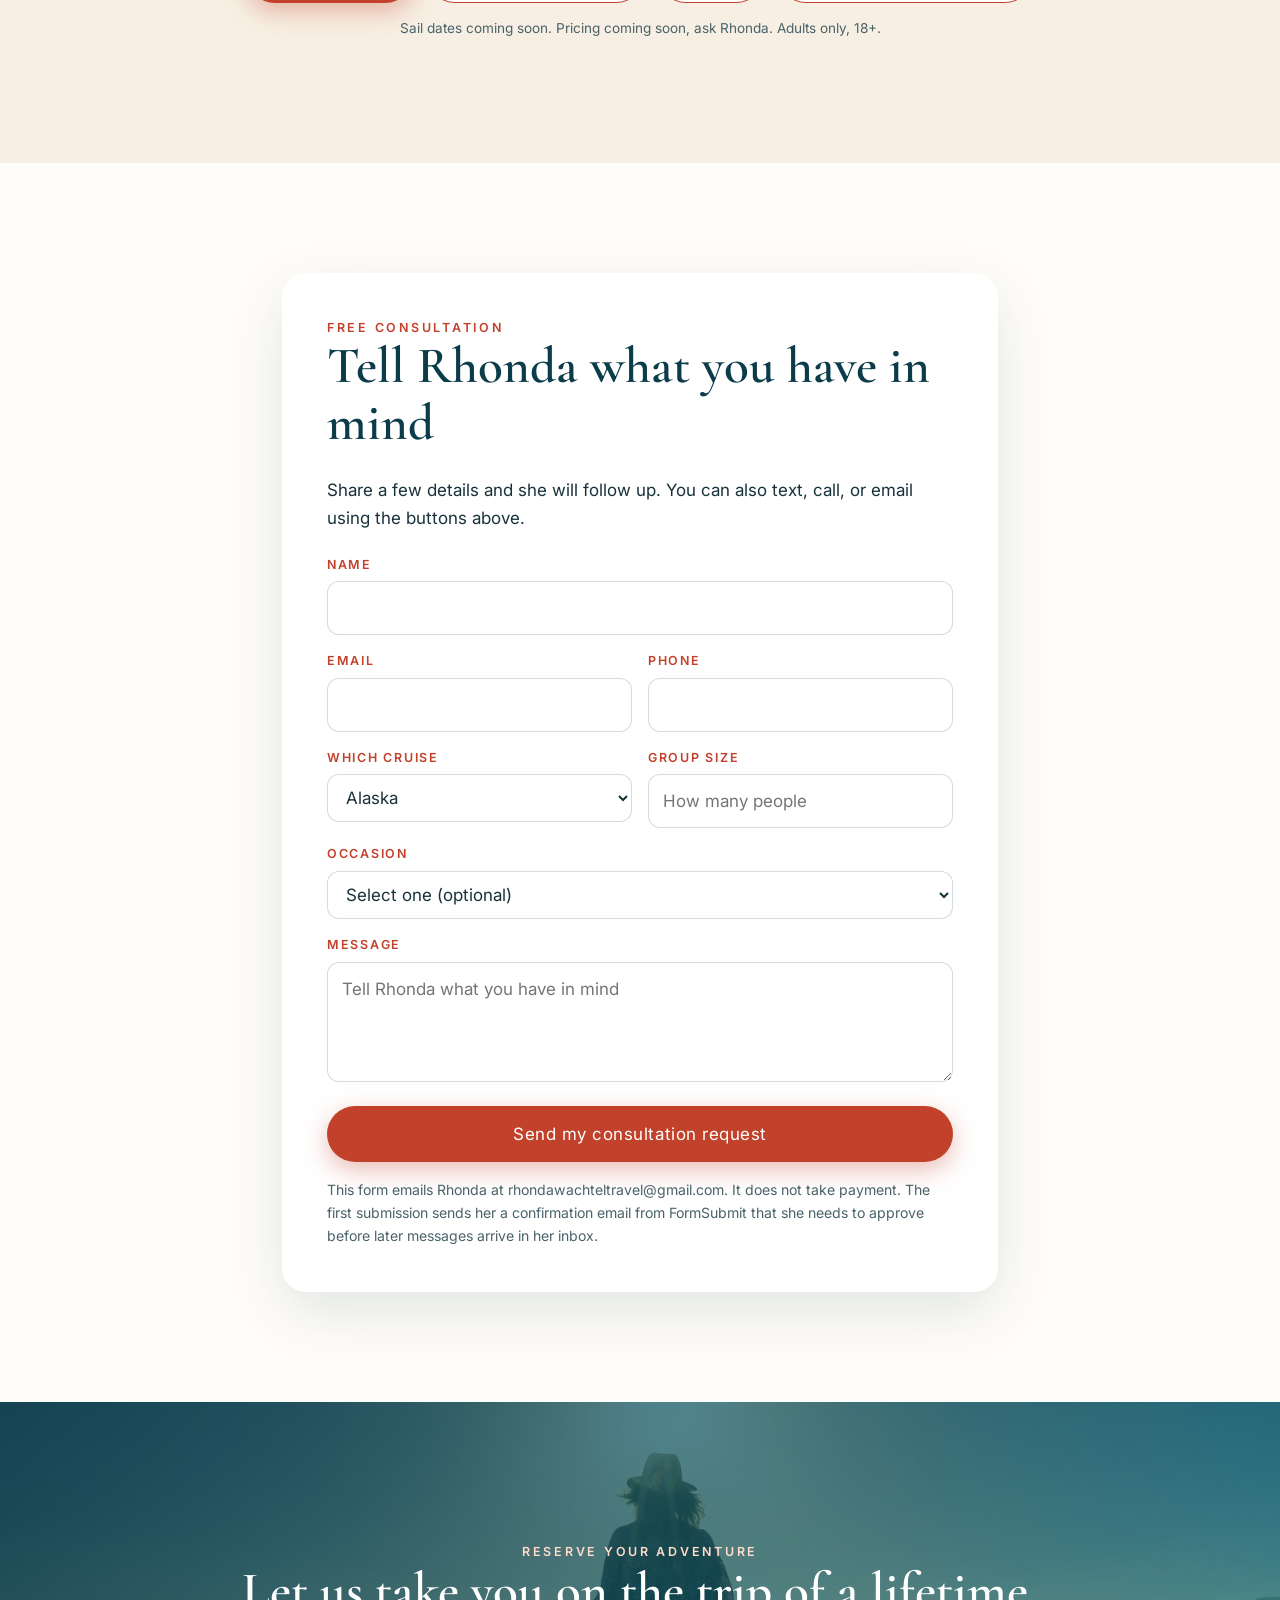
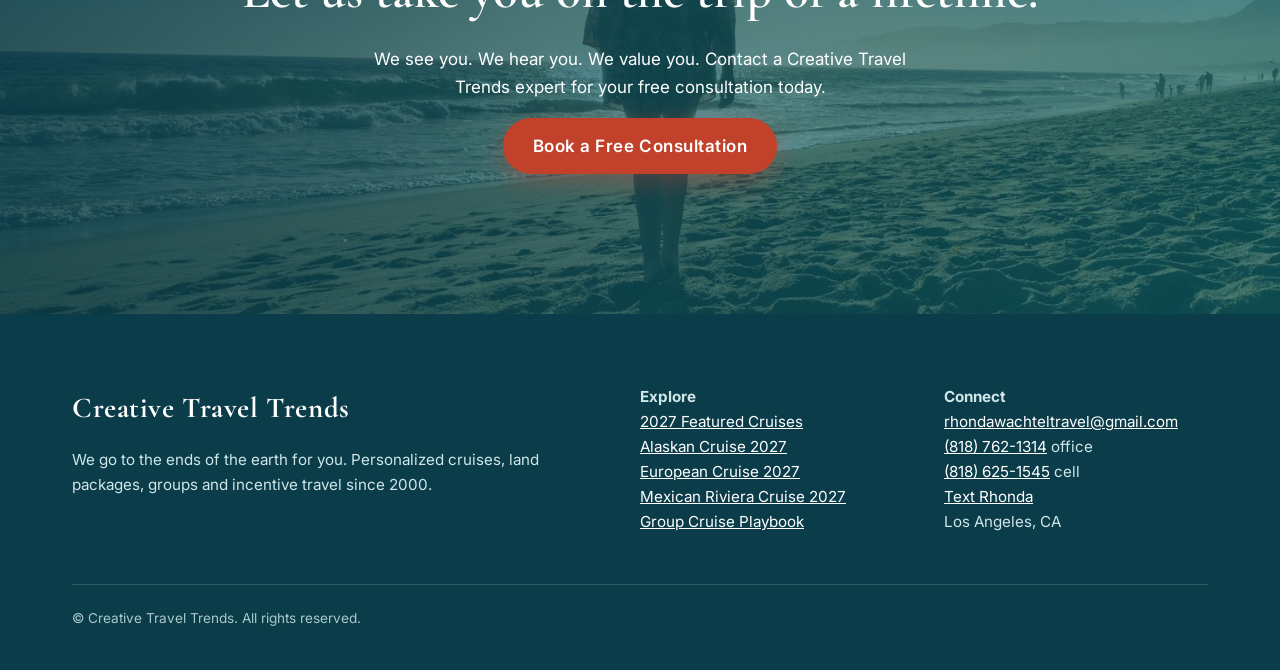
==== commit ac6a1f55: "Preview site fixes: consultation forms, honest dates and prices, conversion updates Add FormSubmit c" ====
--- a/alaska-cruise.html
+++ b/alaska-cruise.html
@@ -1,10 +1,203 @@
-<!doctype html><html lang="en"><head><meta charset="utf-8"><meta name="viewport" content="width=device-width,initial-scale=1"><title>Alaskan Cruise 2027 | Creative Travel Trends</title>
-<meta name="description" content="Creative Travel Trends: personalized cruises, land packages, groups and incentive travel since 2000."><link rel="preconnect" href="https://fonts.googleapis.com"><link rel="preconnect" href="https://fonts.gstatic.com" crossorigin><link href="https://fonts.googleapis.com/css2?family=Cormorant+Garamond:wght@500;600;700&family=Inter:wght@400;500;600;800&display=swap" rel="stylesheet"><link rel="stylesheet" href="style.css?v=7"></head><body>
-<header class="nav"><div class="wrap"><a class="brand" href="index.html">Creative Travel Trends</a>
-<button class="burger" aria-label="Menu" aria-expanded="false">&#9776;</button><nav class="links" aria-label="Main">
-<a href="index.html">Welcome</a><div class="drop"><a href="index.html#packages">Vacations &#9662;</a><div>
-<a href="featured-cruises.html">2027 Featured Cruises</a><a href="alaska-cruise.html">Alaskan Cruise</a><a href="european-cruise.html">European Cruise</a><a href="mexican-riviera.html">Mexican Riviera Cruise</a></div></div>
-<a href="our-story.html">Our Story</a><a href="testimonials.html">Testimonials</a><a class="btn" href="connect.html">Free Consultation</a></nav></div></header><main><section class="hero short" style="background-image:url(img/alaska-lake.jpg)"><div class="wrap reveal"><div class="eyebrow">2027 &middot; Sailing with Virgin Voyages</div><h1>Alaskan Cruise 2027</h1><p class=lead>Glaciers, fjords, wildlife and snowcapped peaks along the Last Frontier.</p><div class="cta-row"><a class="btn" href="connect.html">Book a Free Consultation</a></div></div></section><section class="flyer-solo"><div class="wrap"><a href="img/flyer-alaska.jpg" target="_blank" rel="noopener"><img src="img/flyer-alaska.jpg" alt="Alaska cruise 2027 flyer"></a></div></section><section class="sand cdetails"><div class="wrap reveal"><div class="eyebrow">July 15-22, 2027 &middot; Virgin Voyages Brilliant Lady</div><h2>Cruise Details</h2><p class="lead2">7 nights, Inside Passage and Glacial Fjords, roundtrip from Seattle</p><div class="dgrid"><div class="dbox"><h3>Itinerary</h3><ul class="itin"><li><b>Jul 15</b><span>Seattle, embark</span></li><li><b>Jul 16</b><span>At sea</span></li><li><b>Jul 17</b><span>Ketchikan</span></li><li><b>Jul 18</b><span>Sitka</span></li><li><b>Jul 19</b><span>Endicott Arm and Dawes Glacier cruising</span></li><li><b>Jul 20</b><span>Victoria, BC</span></li><li><b>Jul 21</b><span>At sea</span></li><li><b>Jul 22</b><span>Seattle, disembark</span></li></ul></div><div class="dbox"><h3>Price</h3><div class="bigprice">From $1,663 per person</div><p class="pnote">Taxes and fees included</p><h3>What's included</h3><ul class="perks"><li>$200 bar tab for alcohol, specialty drinks and fresh juices</li><li>20% deposit with pay over time</li><li>Financing with Flex Pay (availability and terms depend on the fare)</li><li>20+ eateries included</li><li>Wi-Fi and entertainment included</li><li>Adults only, 18+</li></ul></div></div><div class="cactions center"><a class="btn" href="sms:8186251545?&body=Hi%20Rhonda%21%20I%27m%20interested%20in%20the%20Alaska%20cruise%20%28July%2015-22%2C%202027%29.%20Can%20you%20send%20me%20details%3F">Text Rhonda</a><a class="btn ghost2" href="tel:8186251545">Call 818-625-1545</a><a class="btn ghost2" href="mailto:RhondaWachtelTravel@gmail.com?subject=Alaska%20Cruise%20July%2015-22%2C%202027">Email</a></div><p class="fine2">Prices and availability subject to change.</p></div></section><section class="band" style="background-image:url(img/beach-walk.jpg)"><div class="wrap center reveal"><div class="eyebrow" style="color:#ffd9c9">Reserve your adventure</div><h2>Let us take you on the trip of a lifetime.</h2><p style="max-width:560px">We see you. We hear you. We value you. Contact a Creative Travel Trends expert for your free interview today.</p></div></section></main><footer><div class="wrap"><div class="fgrid"><div><div class="brand">Creative Travel Trends</div><p>We go to the ends of the earth for you. Personalized cruises, land packages, groups and incentive travel since 2000.</p></div>
-<div><b>Explore</b><br><a href="alaska-cruise.html">Alaskan Cruise 2027</a><br><a href="european-cruise.html">European Cruise 2027</a><br><a href="mexican-riviera.html">Mexican Riviera Cruise 2027</a></div>
-<div><b>Connect</b><br><a href="mailto:rhondawachteltravel@gmail.com">rhondawachteltravel@gmail.com</a><br><a href="tel:+18187621314">(818) 762-1314</a> office<br><a href="tel:+18186251545">(818) 625-1545</a> cell<br>Los Angeles, CA</div></div>
-<div class="fine">&copy; Creative Travel Trends. All rights reserved.</div></div></footer><script src="main.js"></script></body></html>+<!doctype html>
+<html lang="en">
+<head>
+<meta charset="utf-8">
+<meta name="viewport" content="width=device-width,initial-scale=1">
+<title>Alaskan Cruise 2027 | Creative Travel Trends</title>
+<meta name="description" content="2027 Virgin Voyages Alaska group cruise with Creative Travel Trends. Planned roundtrip from Seattle. Adults only, 18+. Sail dates coming soon. Pricing coming soon, ask Rhonda.">
+<meta property="og:title" content="Alaskan Cruise 2027 | Creative Travel Trends">
+<meta property="og:description" content="2027 Virgin Voyages Alaska group cruise with Creative Travel Trends. Planned roundtrip from Seattle. Adults only, 18+. Sail dates coming soon. Pricing coming soon, ask Rhonda.">
+<meta property="og:url" content="https://www.creativetraveltrends.com/alaska-cruise.html">
+<meta property="og:type" content="website">
+<meta property="og:site_name" content="Creative Travel Trends">
+<meta property="og:image" content="https://www.creativetraveltrends.com/img/alaska-glacier.jpg">
+<meta property="og:image:type" content="image/jpeg">
+<meta property="og:image:alt" content="Glacier and snowcapped peaks in Alaska">
+<meta name="twitter:card" content="summary_large_image">
+<meta name="twitter:title" content="Alaskan Cruise 2027 | Creative Travel Trends">
+<meta name="twitter:description" content="2027 Virgin Voyages Alaska group cruise with Creative Travel Trends. Planned roundtrip from Seattle. Adults only, 18+. Sail dates coming soon. Pricing coming soon, ask Rhonda.">
+<meta name="twitter:image" content="https://www.creativetraveltrends.com/img/alaska-glacier.jpg">
+<meta name="twitter:image:alt" content="Glacier and snowcapped peaks in Alaska">
+<link rel="preconnect" href="https://fonts.googleapis.com">
+<link rel="preconnect" href="https://fonts.gstatic.com" crossorigin>
+<link href="https://fonts.googleapis.com/css2?family=Cormorant+Garamond:wght@500;600;700&family=Inter:wght@400;500;600;800&display=swap" rel="stylesheet">
+<link rel="stylesheet" href="style.css?v=8">
+</head>
+<body>
+<header class="nav">
+<div class="wrap">
+<a class="brand" href="index.html">Creative Travel Trends</a>
+<button class="burger" aria-label="Menu" aria-expanded="false">&#9776;</button>
+<nav class="links" aria-label="Main">
+<a href="index.html">Welcome</a>
+<div class="drop"><a href="index.html#packages">Vacations &#9662;</a>
+<div>
+<a href="featured-cruises.html">2027 Featured Cruises</a>
+<a href="alaska-cruise.html">Alaskan Cruise</a>
+<a href="european-cruise.html">European Cruise</a>
+<a href="mexican-riviera.html">Mexican Riviera Cruise</a>
+</div></div>
+<a href="our-story.html">Our Story</a>
+<a href="testimonials.html">Testimonials</a>
+<a class="btn" href="connect.html">Free Consultation</a>
+</nav>
+</div>
+</header>
+<main>
+<section class="hero short" style="background-image:url(img/alaska-lake.jpg)">
+<div class="wrap reveal">
+<div class="eyebrow">2027 &middot; Sailing with Virgin Voyages &middot; Adults only, 18+</div>
+<h1>Alaskan Cruise 2027</h1>
+<p class="lead">Glaciers, fjords, wildlife and snowcapped peaks along the Last Frontier.</p>
+<div class="cta-row">
+<a class="btn" href="#consult">Book a Free Consultation</a>
+<a class="btn ghost" href="sms:8186251545?&body=Hi%20Rhonda%21%20I%27m%20interested%20in%20the%202027%20Alaska%20cruise%20on%20Virgin%20Voyages.%20Can%20you%20send%20me%20details%3F">Text Rhonda</a>
+</div>
+</div>
+</section>
+<section class="sand cdetails">
+<div class="wrap reveal">
+<div class="eyebrow">Virgin Voyages Brilliant Lady</div>
+<h2>Cruise Details</h2>
+<p class="lead2">Planned 7-night Inside Passage and glacial fjords sailing, roundtrip from Seattle. Sail dates coming soon.</p>
+<p class="coming-banner">Sail dates coming soon. Pricing coming soon, ask Rhonda.</p>
+<div class="dgrid">
+<div class="dbox">
+<h3>Planned itinerary</h3>
+<ul class="itin">
+<li><b>Embark</b><span>Seattle</span></li>
+<li><b>At sea</b><span>At sea</span></li>
+<li><b>Port</b><span>Ketchikan</span></li>
+<li><b>Port</b><span>Sitka</span></li>
+<li><b>Cruising</b><span>Endicott Arm and Dawes Glacier</span></li>
+<li><b>Port</b><span>Victoria, BC</span></li>
+<li><b>At sea</b><span>At sea</span></li>
+<li><b>Disembark</b><span>Seattle</span></li>
+</ul>
+<p class="pnote">Itinerary details are not final and may change.</p>
+</div>
+<div class="dbox">
+<h3>Price</h3>
+<div class="bigprice">Pricing coming soon, ask Rhonda</div>
+<p class="pnote">Sail dates and fares are not final. Rhonda will share current options in your free consultation.</p>
+<h3>What&rsquo;s included</h3>
+<ul class="perks">
+<li>20+ eateries included</li>
+<li>Wi-Fi and entertainment included</li>
+<li>Adults only, 18+</li>
+<li>Ask Rhonda about deposits, payment options, and current onboard offers</li>
+</ul>
+</div>
+</div>
+<div class="cactions center">
+<a class="btn" href="sms:8186251545?&body=Hi%20Rhonda%21%20I%27m%20interested%20in%20the%202027%20Alaska%20cruise%20on%20Virgin%20Voyages.%20Can%20you%20send%20me%20details%3F">Text Rhonda</a>
+<a class="btn ghost2" href="tel:8186251545">Call 818-625-1545</a>
+<a class="btn ghost2" href="mailto:rhondawachteltravel@gmail.com?subject=Alaska%20Cruise%202027">Email</a>
+<a class="btn ghost2" href="#consult">Request a consultation</a>
+</div>
+<p class="fine2">Sail dates coming soon. Pricing coming soon, ask Rhonda. Adults only, 18+.</p>
+</div>
+</section>
+<section>
+<div class="wrap" style="max-width:760px">
+<div class="glass reveal" style="background:#fff">
+<div class="eyebrow">Free consultation</div>
+<h2>Tell Rhonda what you have in mind</h2>
+<p>Share a few details and she will follow up. You can also text, call, or email using the buttons above.</p>
+<form class="lead-form" id="consult" action="https://formsubmit.co/rhondawachteltravel@gmail.com" method="POST">
+<input type="hidden" name="_subject" value="Free consultation request - Creative Travel Trends">
+<input type="hidden" name="_template" value="table">
+<input type="hidden" name="_captcha" value="false">
+<input type="hidden" name="_next" value="https://www.creativetraveltrends.com/thanks.html">
+<input type="hidden" name="form_type" value="Free consultation">
+<input type="text" name="_honey" class="honey" tabindex="-1" autocomplete="off" aria-hidden="true">
+<div class="field">
+<label for="consult-name">Name</label>
+<input id="consult-name" type="text" name="name" required autocomplete="name">
+</div>
+<div class="field-row">
+<div class="field">
+<label for="consult-email">Email</label>
+<input id="consult-email" type="email" name="email" required autocomplete="email">
+</div>
+<div class="field">
+<label for="consult-phone">Phone</label>
+<input id="consult-phone" type="tel" name="phone" autocomplete="tel">
+</div>
+</div>
+<div class="field-row">
+<div class="field">
+<label for="consult-cruise">Which cruise</label>
+<select id="consult-cruise" name="cruise" required>
+<option value="Alaska" selected>Alaska</option><option value="Europe">Europe</option><option value="Mexican Riviera">Mexican Riviera</option><option value="Not sure">Not sure</option>
+</select>
+</div>
+<div class="field">
+<label for="consult-size">Group size</label>
+<input id="consult-size" type="text" name="group_size" placeholder="How many people">
+</div>
+</div>
+<div class="field">
+<label for="consult-occasion">Occasion</label>
+<select id="consult-occasion" name="occasion">
+<option value="">Select one (optional)</option>
+<option value="Couple's trip">Couple's trip</option>
+<option value="Friends trip">Friends trip</option>
+<option value="Milestone celebration">Milestone celebration</option>
+<option value="Wedding party">Wedding party</option>
+<option value="Company incentive">Company incentive</option>
+<option value="Club or alumni group">Club or alumni group</option>
+<option value="Other / not sure">Other / not sure</option>
+</select>
+</div>
+<div class="field">
+<label for="consult-message">Message</label>
+<textarea id="consult-message" name="message" placeholder="Tell Rhonda what you have in mind"></textarea>
+</div>
+<button type="submit" class="btn">Send my consultation request</button>
+<p class="form-note">This form emails Rhonda at rhondawachteltravel@gmail.com. It does not take payment. The first submission sends her a confirmation email from FormSubmit that she needs to approve before later messages arrive in her inbox.</p>
+</form>
+
+</div>
+</div>
+</section>
+<section class="band" style="background-image:url(img/beach-walk.jpg)">
+<div class="wrap center reveal">
+<div class="eyebrow" style="color:#ffd9c9">Reserve your adventure</div>
+<h2>Let us take you on the trip of a lifetime.</h2>
+<p style="max-width:560px">We see you. We hear you. We value you. Contact a Creative Travel Trends expert for your free consultation today.</p>
+<div class="cta-row" style="justify-content:center">
+<a class="btn" href="connect.html#consult">Book a Free Consultation</a>
+</div>
+</div>
+</section>
+
+</main>
+<footer>
+<div class="wrap">
+<div class="fgrid">
+<div>
+<div class="brand">Creative Travel Trends</div>
+<p>We go to the ends of the earth for you. Personalized cruises, land packages, groups and incentive travel since 2000.</p>
+</div>
+<div><b>Explore</b><br>
+<a href="featured-cruises.html">2027 Featured Cruises</a><br>
+<a href="alaska-cruise.html">Alaskan Cruise 2027</a><br>
+<a href="european-cruise.html">European Cruise 2027</a><br>
+<a href="mexican-riviera.html">Mexican Riviera Cruise 2027</a><br>
+<a href="group-cruise-playbook.html">Group Cruise Playbook</a>
+</div>
+<div><b>Connect</b><br>
+<a href="mailto:rhondawachteltravel@gmail.com">rhondawachteltravel@gmail.com</a><br>
+<a href="tel:+18187621314">(818) 762-1314</a> office<br>
+<a href="tel:+18186251545">(818) 625-1545</a> cell<br>
+<a href="sms:8186251545?&body=Hi%20Rhonda%21%20I%20would%20like%20a%20free%20consultation%20about%20the%202027%20Virgin%20Voyages%20cruises.">Text Rhonda</a><br>
+Los Angeles, CA
+</div>
+</div>
+<div class="fine">&copy; Creative Travel Trends. All rights reserved.</div>
+</div>
+</footer>
+<script src="main.js"></script>
+</body>
+</html>
--- a/style.css
+++ b/style.css
@@ -95,3 +95,30 @@
 .cdetails .cactions{display:flex;flex-wrap:wrap;gap:12px;justify-content:center;margin-top:32px}.fine2{text-align:center;color:var(--muted);font-size:.85rem;margin-top:14px}
 @media (max-width:760px){.dgrid{grid-template-columns:1fr}.cdetails h2{font-size:2rem}}
 .itin li{display:grid!important;grid-template-columns:110px 1fr;gap:16px;align-items:baseline}.itin b{min-width:0!important}
+
+/* Forms and conversion updates */
+button.btn{border:0;cursor:pointer;font:inherit}
+.lead-form,.signup-form{display:grid;gap:16px;margin-top:22px}
+.lead-form label,.signup-form label{display:block;font-size:.78rem;letter-spacing:.14em;text-transform:uppercase;font-weight:600;color:var(--coral-d);margin-bottom:6px}
+.lead-form input,.lead-form select,.lead-form textarea,
+.signup-form input,.signup-form select,.signup-form textarea{
+  width:100%;padding:12px 14px;border:1.5px solid rgba(11,60,73,.18);border-radius:12px;font:inherit;color:var(--ink);background:#fff
+}
+.lead-form input:focus,.lead-form select:focus,.lead-form textarea:focus,
+.signup-form input:focus,.signup-form select:focus,.signup-form textarea:focus{
+  outline:2px solid var(--ocean);outline-offset:1px
+}
+.lead-form textarea{min-height:120px;resize:vertical}
+.field-row{display:grid;grid-template-columns:1fr 1fr;gap:16px}
+.form-note{font-size:.88rem;color:var(--muted);margin:0}
+.honey{position:absolute;left:-9999px;width:1px;height:1px;overflow:hidden}
+.coming{color:var(--deep);font-weight:600;font-size:.95rem;margin:0 0 18px}
+.coming-banner{background:#e3f4f4;color:var(--deep);font-weight:600;padding:14px 18px;border-radius:14px;margin:0 0 28px}
+.bigprice{font-size:clamp(1.4rem,3vw,2rem);line-height:1.25}
+.cruise-photo{display:block;border-radius:16px;overflow:hidden}
+.cruise-photo img{width:100%;height:100%;aspect-ratio:4/3;object-fit:cover}
+.playbook h2{margin-top:.2em}
+@media (max-width:760px){
+  .field-row{grid-template-columns:1fr}
+}
+.itin li{grid-template-columns:120px 1fr}
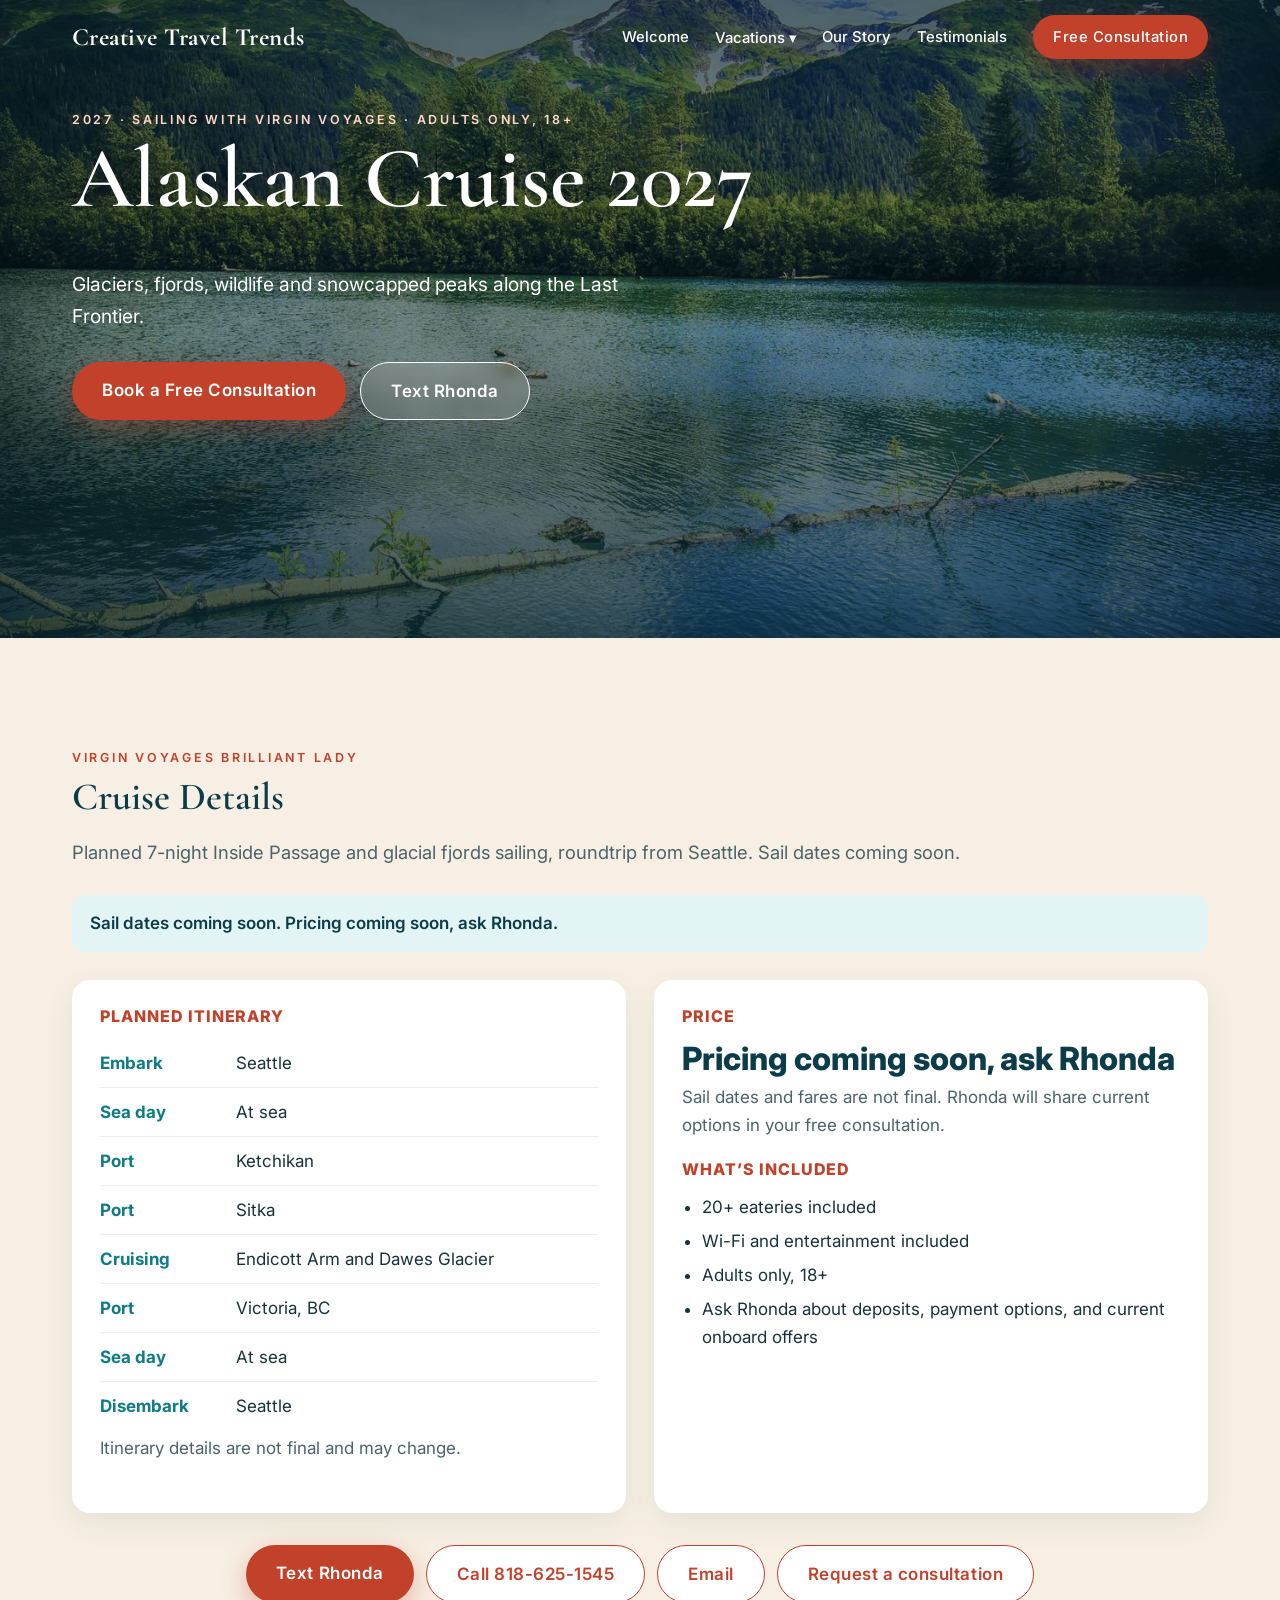
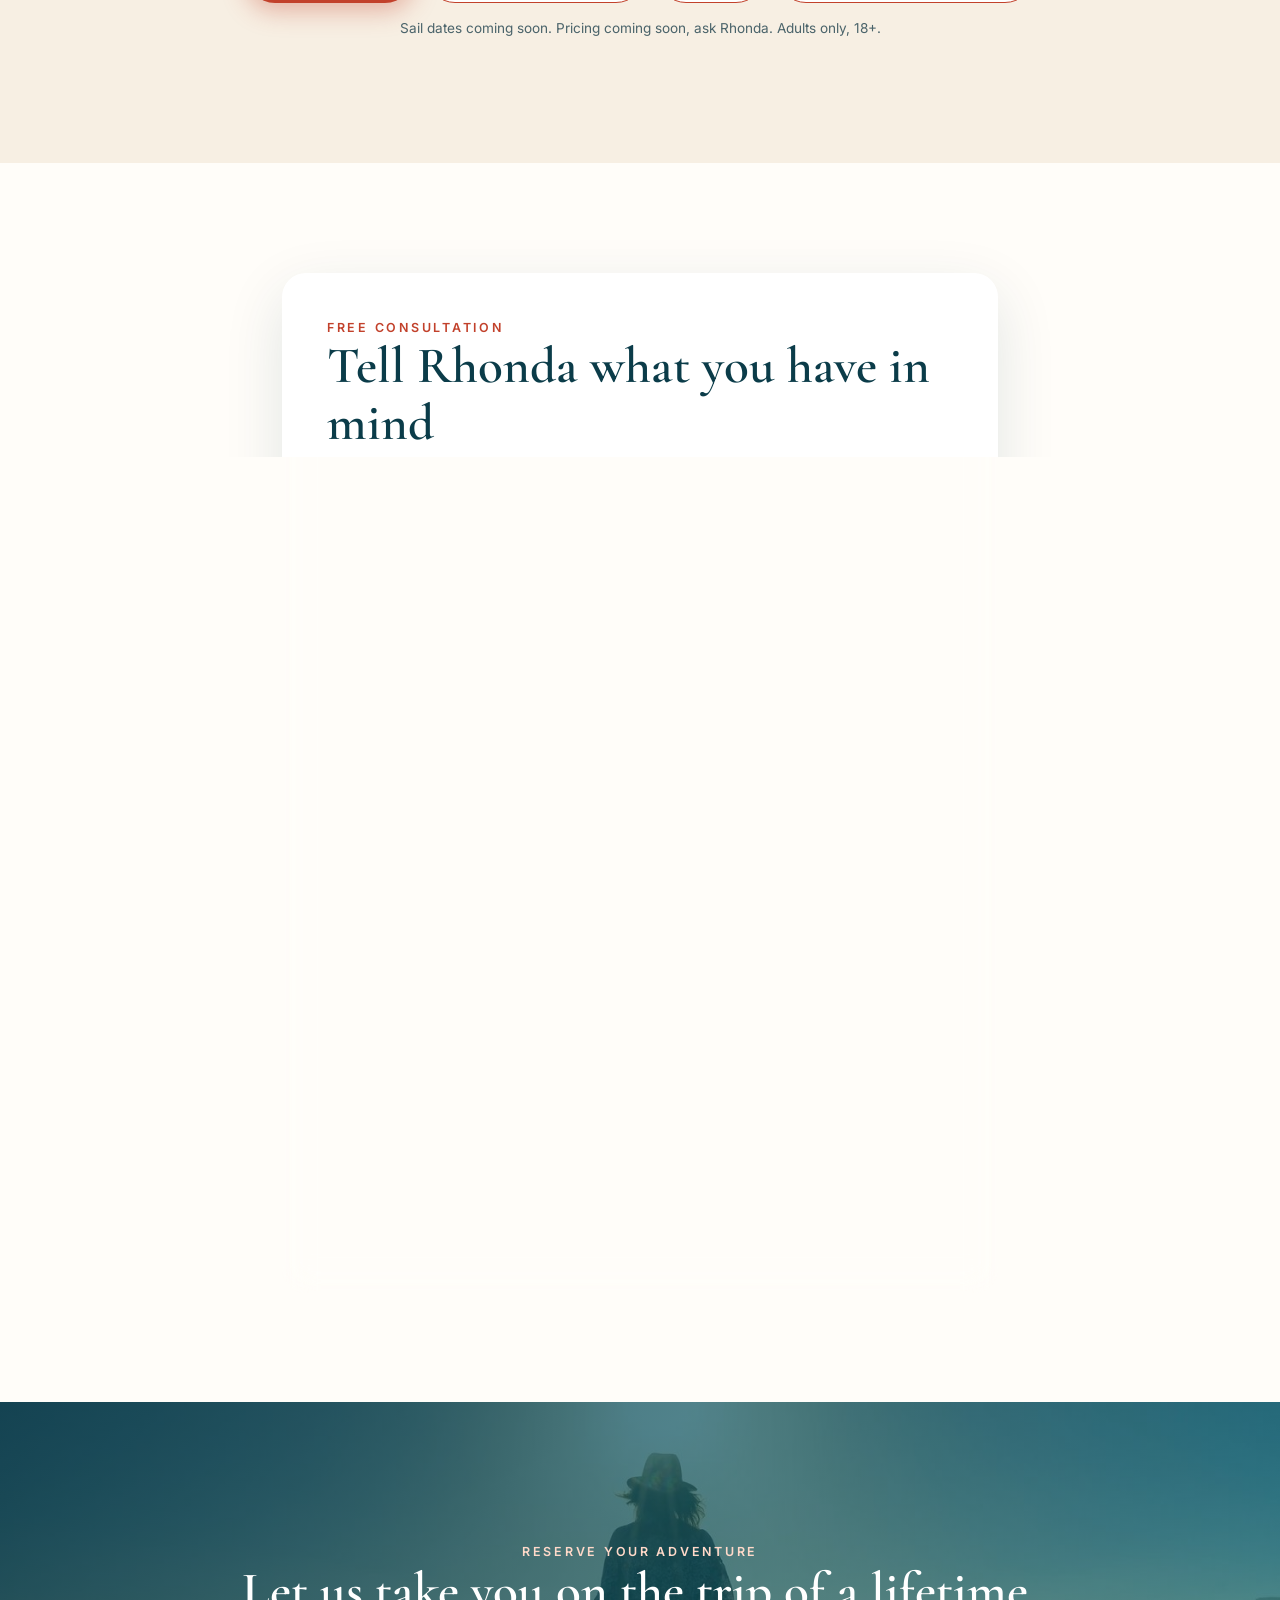
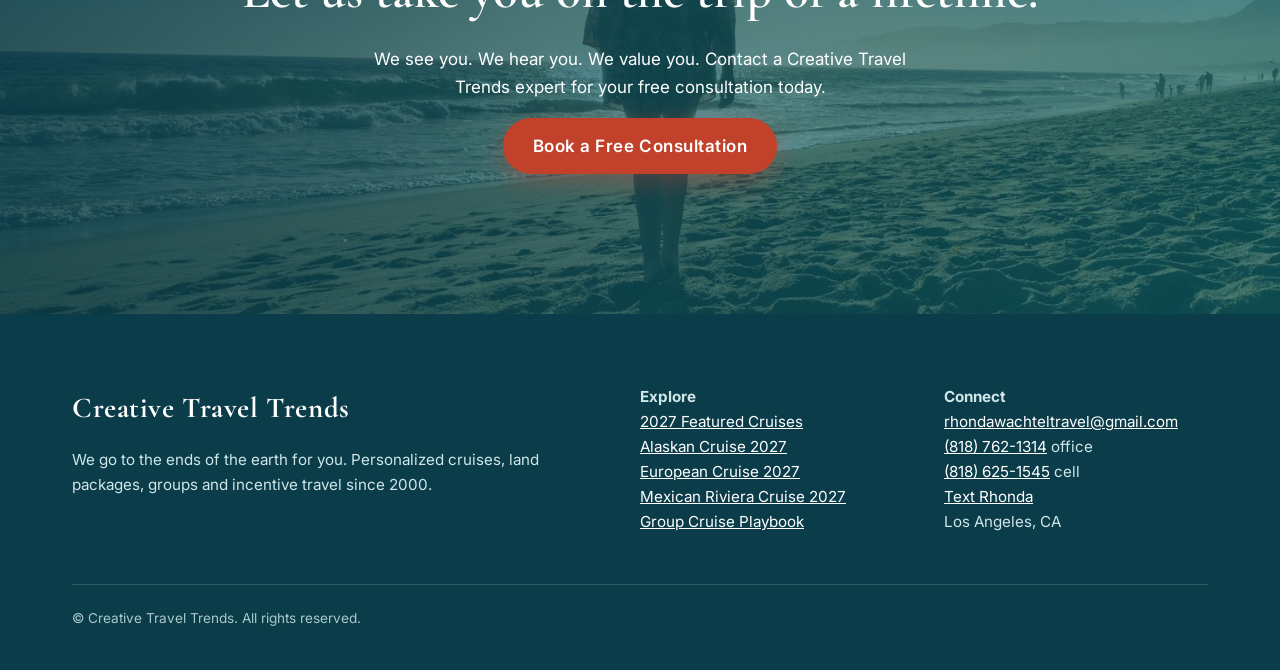
==== commit 2ab920d2: "Clarify Alaska itinerary sea days as Sea day / At sea" ====
--- a/alaska-cruise.html
+++ b/alaska-cruise.html
@@ -66,12 +66,12 @@
 <h3>Planned itinerary</h3>
 <ul class="itin">
 <li><b>Embark</b><span>Seattle</span></li>
-<li><b>At sea</b><span>At sea</span></li>
+<li><b>Sea day</b><span>At sea</span></li>
 <li><b>Port</b><span>Ketchikan</span></li>
 <li><b>Port</b><span>Sitka</span></li>
 <li><b>Cruising</b><span>Endicott Arm and Dawes Glacier</span></li>
 <li><b>Port</b><span>Victoria, BC</span></li>
-<li><b>At sea</b><span>At sea</span></li>
+<li><b>Sea day</b><span>At sea</span></li>
 <li><b>Disembark</b><span>Seattle</span></li>
 </ul>
 <p class="pnote">Itinerary details are not final and may change.</p>
